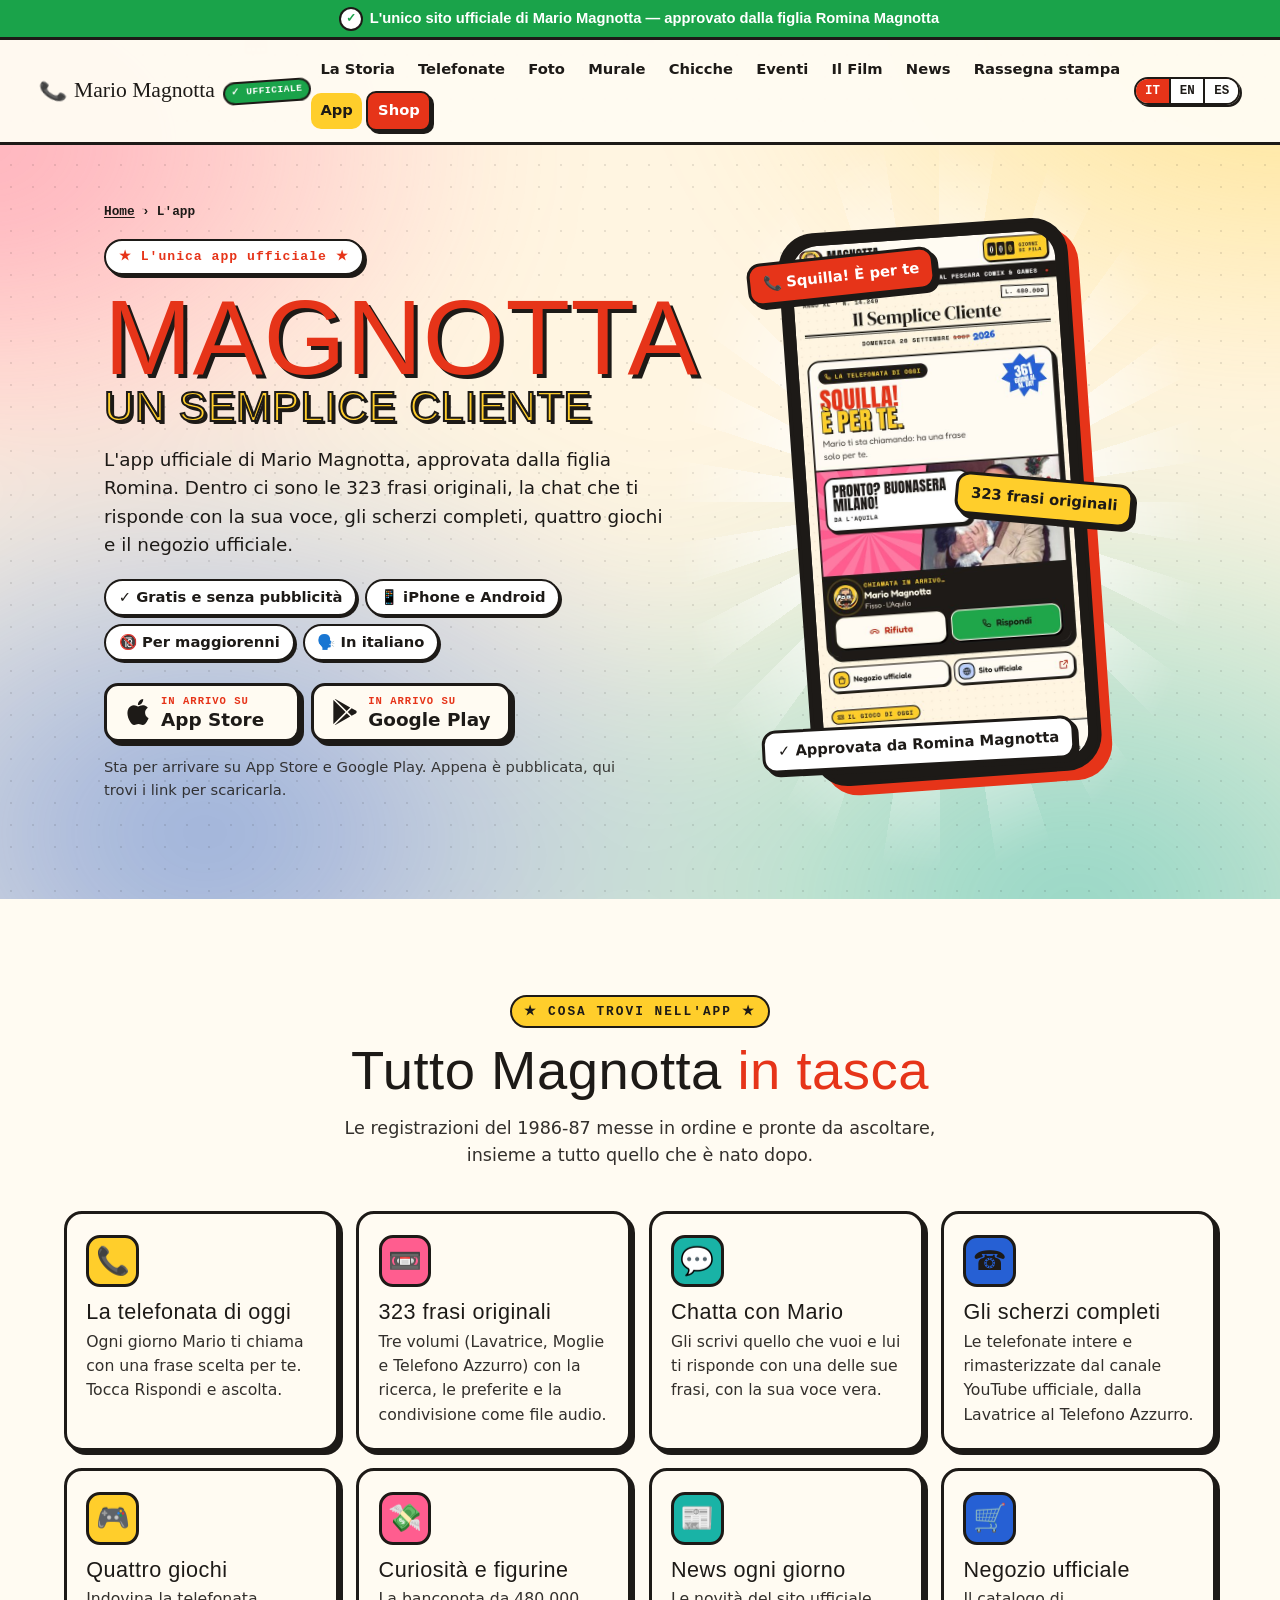
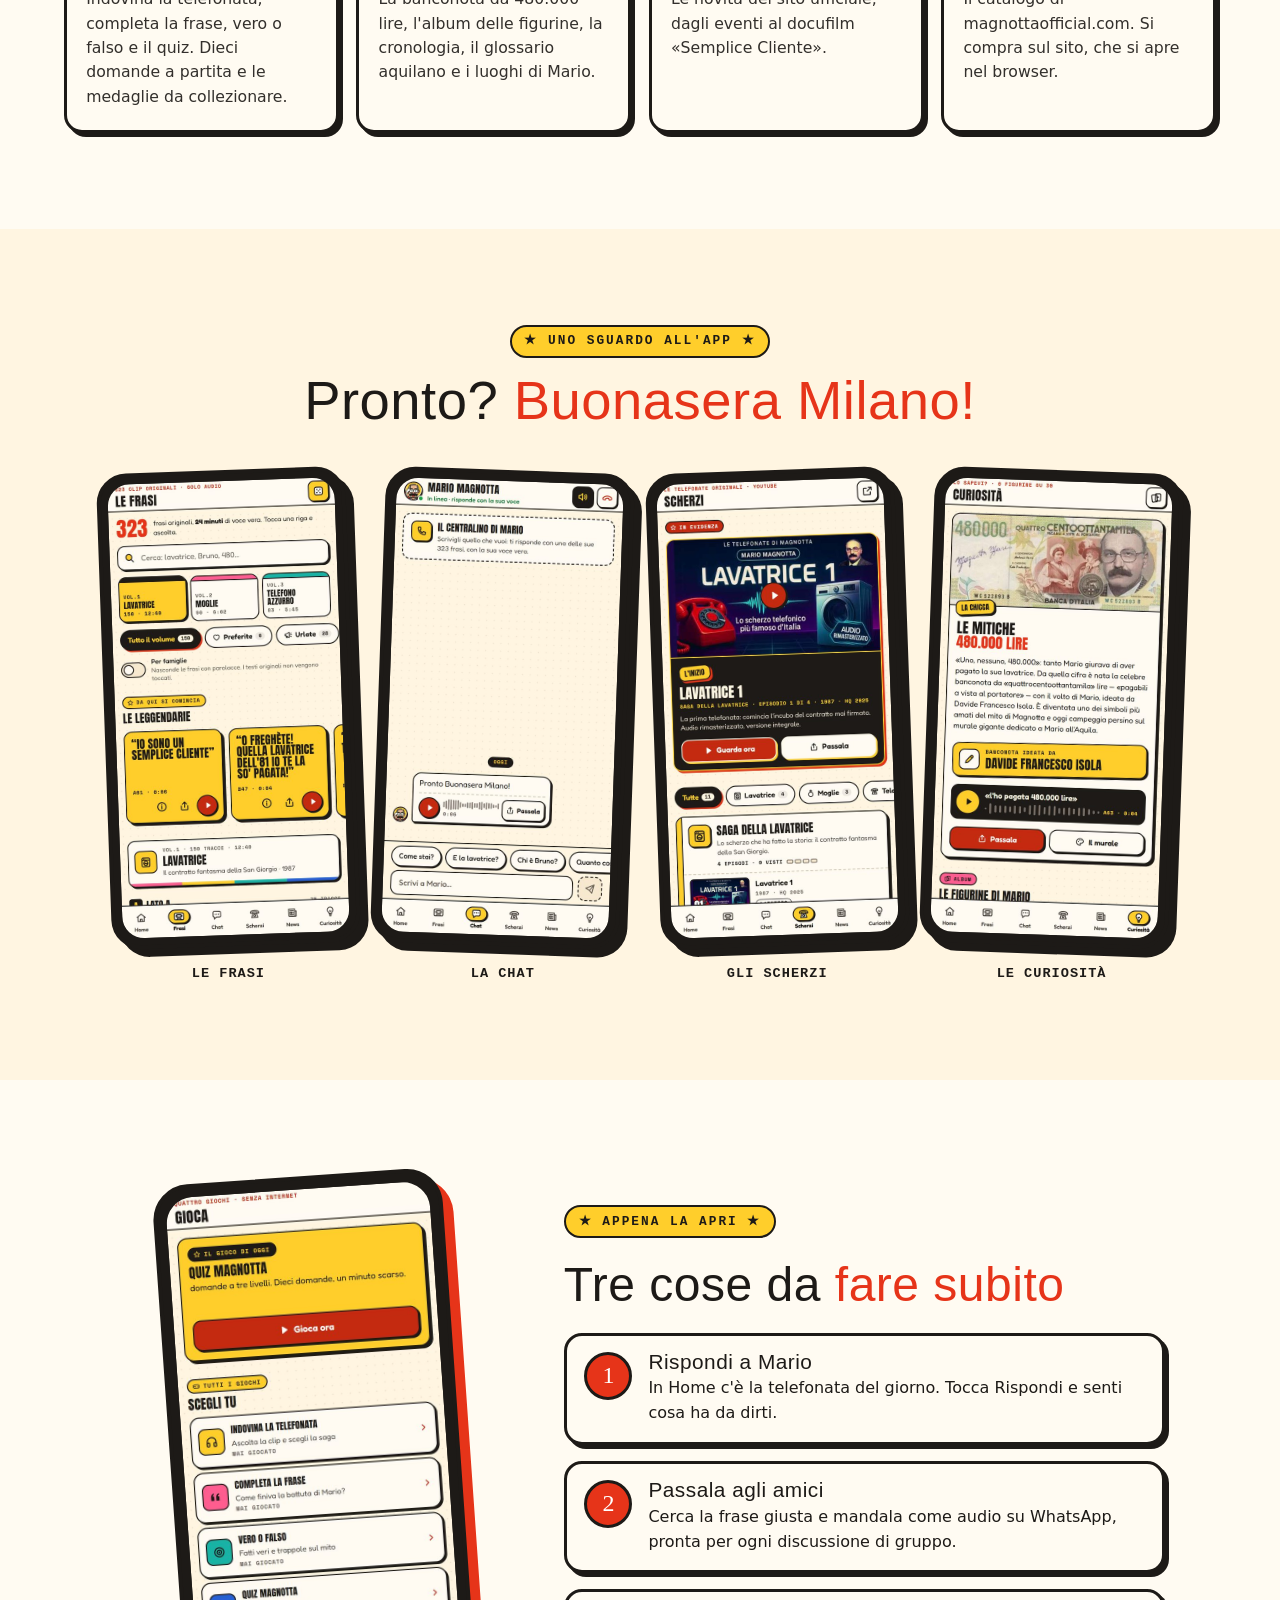
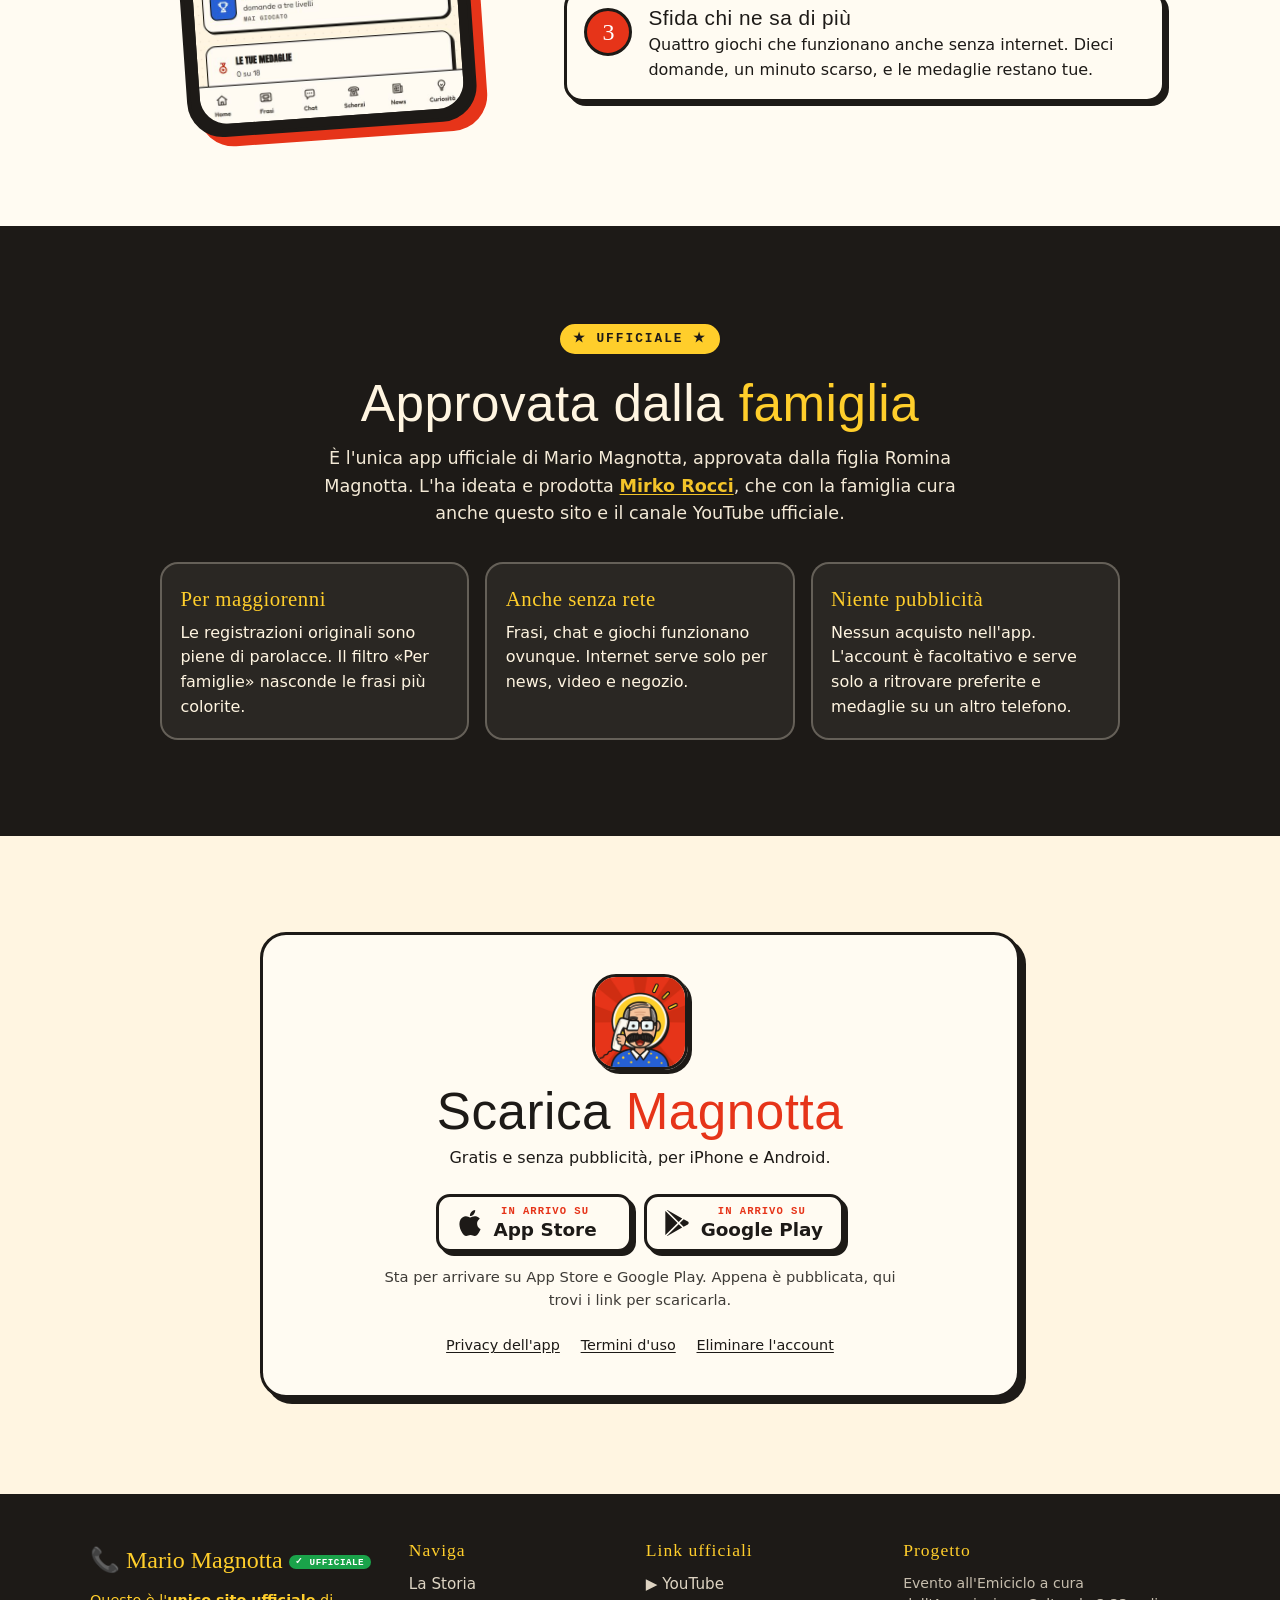
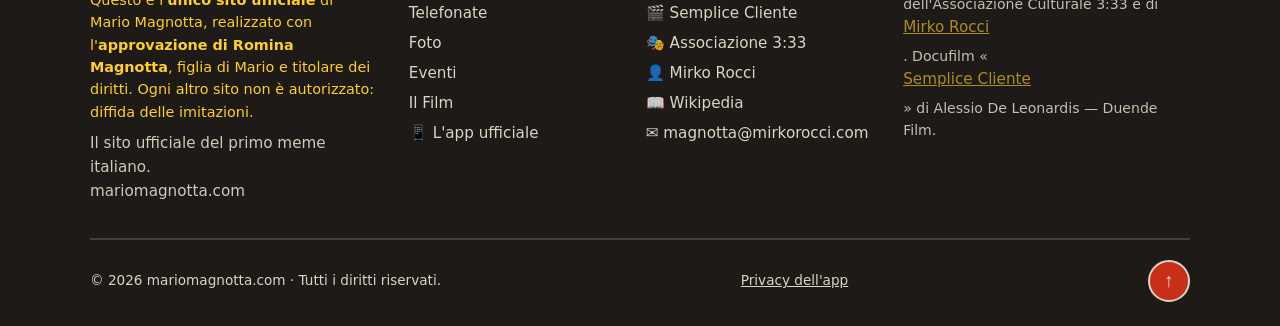
==== app/index.html @ 03b900c2 "App ufficiale Magnotta: pagina dedicata /app/ e fascia in home - app/index.html: pagina dell'app in " ====
<!DOCTYPE html>
<html lang="it">
<head>
<meta charset="UTF-8" />
<meta name="viewport" content="width=device-width, initial-scale=1.0" />
<!-- Sicurezza: come la home, senza YouTube (qui non ci sono video) -->
<meta http-equiv="Content-Security-Policy" content="default-src 'self'; img-src 'self' data:; script-src 'self' https://static.cloudflareinsights.com; style-src 'self' https://fonts.googleapis.com 'unsafe-inline'; font-src 'self' https://fonts.gstatic.com; connect-src 'self' https://cloudflareinsights.com; form-action 'self' mailto:; base-uri 'self'; object-src 'none'" />
<meta name="referrer" content="strict-origin-when-cross-origin" />
<title>App ufficiale Magnotta · Frasi, chat, scherzi e giochi | mariomagnotta.com</title>
<meta name="description" content="«Magnotta, un semplice cliente» è l'unica app ufficiale di Mario Magnotta, approvata da Romina Magnotta. Le 323 frasi originali, la chat con la sua voce, gli scherzi completi, quattro giochi e il negozio ufficiale. In arrivo su App Store e Google Play." />
<meta name="author" content="mariomagnotta.com" />
<meta name="robots" content="index, follow, max-image-preview:large" />
<meta name="theme-color" content="#e63419" />
<link rel="icon" href="/favicon.ico" sizes="32x32" />
<link rel="icon" href="/favicon.svg" type="image/svg+xml" />
<link rel="apple-touch-icon" href="/apple-touch-icon.png" />
<link rel="manifest" href="/site.webmanifest" />
<link rel="canonical" href="https://mariomagnotta.com/app/" />

<!-- Open Graph -->
<meta property="og:site_name" content="Mario Magnotta — L'unico sito ufficiale" />
<meta property="og:title" content="Magnotta, un semplice cliente · L'app ufficiale" />
<meta property="og:description" content="Le 323 frasi originali, la chat con la voce di Mario, gli scherzi completi, quattro giochi e il negozio ufficiale. Approvata da Romina Magnotta." />
<meta property="og:type" content="website" />
<meta property="og:url" content="https://mariomagnotta.com/app/" />
<meta property="og:image" content="https://mariomagnotta.com/assets/img/app/og-app.jpg" />
<meta property="og:image:width" content="1024" />
<meta property="og:image:height" content="500" />
<meta property="og:image:alt" content="Magnotta, un semplice cliente. L'unica app ufficiale, approvata da Romina Magnotta" />
<meta property="og:locale" content="it_IT" />
<meta name="twitter:card" content="summary_large_image" />
<meta name="twitter:title" content="Magnotta, un semplice cliente · L'app ufficiale" />
<meta name="twitter:description" content="Frasi originali, chat con la voce di Mario, scherzi, giochi e negozio ufficiale. Approvata da Romina Magnotta." />
<meta name="twitter:image" content="https://mariomagnotta.com/assets/img/app/og-app.jpg" />

<link rel="preconnect" href="https://fonts.googleapis.com" />
<link rel="preconnect" href="https://fonts.gstatic.com" crossorigin />
<link href="https://fonts.googleapis.com/css2?family=Anton&family=Fredoka:wght@400;500;600;700&family=Space+Mono:wght@400;700&display=swap" rel="stylesheet" />
<link rel="stylesheet" href="/css/style.css?v=20261016" />

<script type="application/ld+json">
{
  "@context":"https://schema.org",
  "@graph":[
    {
      "@type":"BreadcrumbList",
      "itemListElement":[
        {"@type":"ListItem","position":1,"name":"Mario Magnotta","item":"https://mariomagnotta.com/"},
        {"@type":"ListItem","position":2,"name":"L'app ufficiale","item":"https://mariomagnotta.com/app/"}
      ]
    },
    {
      "@type":"MobileApplication",
      "@id":"https://mariomagnotta.com/app/#app",
      "name":"Magnotta - un semplice cliente",
      "alternateName":"App ufficiale di Mario Magnotta",
      "url":"https://mariomagnotta.com/app/",
      "description":"L'unica app ufficiale di Mario Magnotta, approvata dalla figlia Romina Magnotta: 323 frasi originali, chat che risponde con la voce di Mario, scherzi telefonici completi dal canale YouTube ufficiale, quattro giochi offline, curiosità, news e negozio ufficiale. Senza pubblicità, riservata ai maggiorenni.",
      "image":"https://mariomagnotta.com/assets/img/app/icona.png",
      "screenshot":[
        "https://mariomagnotta.com/assets/img/app/home.jpg",
        "https://mariomagnotta.com/assets/img/app/frasi.jpg",
        "https://mariomagnotta.com/assets/img/app/chat.jpg"
      ],
      "applicationCategory":"EntertainmentApplication",
      "operatingSystem":"Android, iOS",
      "inLanguage":"it",
      "contentRating":"18+",
      "offers":{"@type":"Offer","price":"0","priceCurrency":"EUR"},
      "about":{"@id":"https://mariomagnotta.com/#mario"},
      "author":{"@type":"Person","name":"Mirko Rocci","url":"https://mirkorocci.it/"},
      "isPartOf":{"@id":"https://mariomagnotta.com/#website"}
    }
  ]
}
</script>
</head>
<body>

<div class="aurora" aria-hidden="true"></div>
<div class="halftone" aria-hidden="true"></div>
<div class="floaties" aria-hidden="true">
  <span>📞</span><span>📱</span><span>📼</span><span>☎️</span><span>🧺</span><span>⭐</span><span>📞</span><span>📱</span>
</div>
<div id="scroll-progress" aria-hidden="true"></div>

<div class="official-bar">
  <span class="official-check">✓</span>
  <span data-i18n-html="official.bar">Sito ufficiale, l'<strong>unico vero</strong> sito ufficiale di Mario Magnotta</span>
</div>

<header id="navbar">
  <a href="/" class="brand">
    <span class="brand-mark">📞</span>
    <span class="brand-name">Mario&nbsp;Magnotta</span>
    <span class="brand-official" data-i18n="official.badge" title="Sito ufficiale">UFFICIALE</span>
  </a>
  <nav class="nav-links" id="nav-links">
    <a href="/#storia" data-i18n="nav.storia">La Storia</a>
    <a href="/#telefonate" data-i18n="nav.telefonate">Telefonate</a>
    <a href="/#galleria" data-i18n="nav.foto">Foto</a>
    <a href="/#murale" data-i18n="nav.murale">Murale</a>
    <a href="/#chicche" data-i18n="nav.chicche">Chicche</a>
    <a href="/#eventi" data-i18n="nav.eventi">Eventi</a>
    <a href="/#film" data-i18n="nav.film">Il Film</a>
    <a href="/#news" data-i18n="nav.news">News</a>
    <a href="/#rassegna" data-i18n="nav.rassegna">Rassegna stampa</a>
    <a href="/app/" class="active" aria-current="page" data-i18n="nav.app">App</a>
    <a href="/#shop" class="nav-cta" data-i18n="nav.shop">Shop</a>
  </nav>
  <div class="nav-tools">
    <div class="lang-switch" id="lang-switch" role="group" aria-label="Lingua">
      <button data-lang="it" class="active">IT</button>
      <button data-lang="en">EN</button>
      <button data-lang="es">ES</button>
    </div>
    <button id="menu-toggle" class="menu-toggle" aria-label="Menu" aria-expanded="false"><span></span><span></span><span></span></button>
  </div>
</header>
<div class="nav-backdrop" id="nav-backdrop" aria-hidden="true"></div>

<main>

<!-- APERTURA -->
<section class="section app-hero">
  <div class="app-hero-grid">
    <div>
      <nav class="crumbs" aria-label="Percorso"><a href="/" data-i18n="ap.crumbHome">Home</a><span aria-hidden="true">›</span><span aria-current="page" data-i18n="ap.crumbApp">L'app</span></nav>
      <p class="hero-kicker" data-i18n="ap.kicker">★ L'unica app ufficiale ★</p>
      <h1><span class="app-title">MAGNOTTA</span><span class="app-title-sub">un semplice cliente</span></h1>
      <p class="app-lead" data-i18n="ap.lead">L'app ufficiale di Mario Magnotta, approvata dalla figlia Romina. Dentro ci sono le 323 frasi originali, la chat che ti risponde con la sua voce, gli scherzi completi, quattro giochi e il negozio ufficiale.</p>
      <ul class="app-chips">
        <li data-i18n="ap.chip1">✓ Gratis e senza pubblicità</li>
        <li data-i18n="ap.chip2">📱 iPhone e Android</li>
        <li data-i18n="ap.chip3">🔞 Per maggiorenni</li>
        <li data-i18n="ap.chip4">🗣️ In italiano</li>
      </ul>
      <!-- Quando l'app esce: ogni <span class="store-badge soon"> diventa
           <a class="store-badge" href="LINK DELLO STORE" target="_blank" rel="noopener"> e «In arrivo su» diventa «Scarica da» (vedi GUIDA.md) -->
      <div class="app-stores">
        <span class="store-badge soon"><svg viewBox="0 0 24 24" aria-hidden="true"><path d="M12.152 6.896c-.948 0-2.415-1.078-3.96-1.04-2.04.027-3.91 1.183-4.961 3.014-2.117 3.675-.546 9.103 1.519 12.09 1.013 1.454 2.208 3.09 3.792 3.039 1.52-.065 2.09-.987 3.935-.987 1.831 0 2.35.987 3.96.948 1.637-.026 2.676-1.48 3.676-2.948 1.156-1.688 1.636-3.325 1.662-3.415-.039-.013-3.182-1.221-3.22-4.857-.026-3.04 2.48-4.494 2.597-4.559-1.429-2.09-3.623-2.324-4.39-2.376-2-.156-3.675 1.09-4.61 1.09zM15.53 3.83c.843-1.012 1.4-2.427 1.245-3.83-1.207.052-2.662.805-3.532 1.818-.78.896-1.454 2.338-1.273 3.714 1.338.104 2.715-.688 3.559-1.701"/></svg><span><small data-i18n="app.soon">In arrivo su</small><b>App Store</b></span></span>
        <span class="store-badge soon"><svg viewBox="0 0 24 24" aria-hidden="true"><path d="M22.018 13.298l-3.919 2.218-3.515-3.493 3.543-3.521 3.891 2.202a1.49 1.49 0 0 1 0 2.594zM1.337.924a1.486 1.486 0 0 0-.112.568v21.017c0 .217.045.419.124.6l11.155-11.087L1.337.924zm12.207 10.065l3.258-3.238L3.45.195a1.466 1.466 0 0 0-.946-.179l11.04 10.973zm0 2.067l-11 10.933c.298.036.612-.016.906-.183l13.324-7.54-3.23-3.21z"/></svg><span><small data-i18n="app.soon">In arrivo su</small><b>Google Play</b></span></span>
      </div>
      <p class="app-note" data-i18n="ap.note">Sta per arrivare su App Store e Google Play. Appena è pubblicata, qui trovi i link per scaricarla.</p>
    </div>
    <div class="app-visual">
      <figure class="phone phone-tilt"><img src="/assets/img/app/home.jpg" alt="La Home dell'app ufficiale Magnotta con la telefonata di oggi" width="540" height="1080" fetchpriority="high" /></figure>
      <span class="app-float f1" aria-hidden="true" data-i18n="ap.f1">📞 Squilla! È per te</span>
      <span class="app-float f2" aria-hidden="true" data-i18n="ap.f2">323 frasi originali</span>
      <span class="app-float f3" aria-hidden="true" data-i18n="ap.f3">✓ Approvata da Romina Magnotta</span>
    </div>
  </div>
</section>

<!-- COSA C'È DENTRO -->
<section class="section section-cream">
  <div class="section-head">
    <span class="eyebrow" data-i18n="ap.feat.eyebrow">★ Cosa trovi nell'app ★</span>
    <h2 data-i18n-html="app.title">Tutto Magnotta <span class="hl">in tasca</span></h2>
    <p class="section-intro" data-i18n="ap.feat.intro">Le registrazioni del 1986-87 messe in ordine e pronte da ascoltare, insieme a tutto quello che è nato dopo.</p>
  </div>
  <div class="feat-grid">
    <article class="feat"><div class="feat-ico" aria-hidden="true">📞</div><h3 data-i18n="ap.k1t">La telefonata di oggi</h3><p data-i18n="ap.k1d">Ogni giorno Mario ti chiama con una frase scelta per te. Tocca Rispondi e ascolta.</p></article>
    <article class="feat"><div class="feat-ico" aria-hidden="true">📼</div><h3 data-i18n="ap.k2t">323 frasi originali</h3><p data-i18n="ap.k2d">Tre volumi (Lavatrice, Moglie e Telefono Azzurro) con la ricerca, le preferite e la condivisione come file audio.</p></article>
    <article class="feat"><div class="feat-ico" aria-hidden="true">💬</div><h3 data-i18n="ap.k3t">Chatta con Mario</h3><p data-i18n="ap.k3d">Gli scrivi quello che vuoi e lui ti risponde con una delle sue frasi, con la sua voce vera.</p></article>
    <article class="feat"><div class="feat-ico" aria-hidden="true">☎️</div><h3 data-i18n="ap.k4t">Gli scherzi completi</h3><p data-i18n="ap.k4d">Le telefonate intere e rimasterizzate dal canale YouTube ufficiale, dalla Lavatrice al Telefono Azzurro.</p></article>
    <article class="feat"><div class="feat-ico" aria-hidden="true">🎮</div><h3 data-i18n="ap.k5t">Quattro giochi</h3><p data-i18n="ap.k5d">Indovina la telefonata, completa la frase, vero o falso e il quiz. Dieci domande a partita e le medaglie da collezionare.</p></article>
    <article class="feat"><div class="feat-ico" aria-hidden="true">💸</div><h3 data-i18n="ap.k6t">Curiosità e figurine</h3><p data-i18n="ap.k6d">La banconota da 480.000 lire, l'album delle figurine, la cronologia, il glossario aquilano e i luoghi di Mario.</p></article>
    <article class="feat"><div class="feat-ico" aria-hidden="true">📰</div><h3 data-i18n="ap.k7t">News ogni giorno</h3><p data-i18n="ap.k7d">Le novità del sito ufficiale, dagli eventi al docufilm «Semplice Cliente».</p></article>
    <article class="feat"><div class="feat-ico" aria-hidden="true">🛒</div><h3 data-i18n="ap.k8t">Negozio ufficiale</h3><p data-i18n="ap.k8d">Il catalogo di magnottaofficial.com. Si compra sul sito, che si apre nel browser.</p></article>
  </div>
</section>

<!-- SCHERMATE -->
<section class="section">
  <div class="section-head">
    <span class="eyebrow" data-i18n="ap.shots.eyebrow">★ Uno sguardo all'app ★</span>
    <h2>Pronto? <span class="hl">Buonasera Milano!</span></h2>
  </div>
  <div class="shots">
    <figure class="shot"><div class="phone"><img src="/assets/img/app/frasi.jpg" alt="Le frasi: 323 clip originali divise in tre volumi" width="540" height="1080" loading="lazy" decoding="async" /></div><figcaption data-i18n="ap.s1">Le frasi</figcaption></figure>
    <figure class="shot"><div class="phone"><img src="/assets/img/app/chat.jpg" alt="La chat con Mario, che risponde con la sua voce" width="540" height="1080" loading="lazy" decoding="async" /></div><figcaption data-i18n="ap.s2">La chat</figcaption></figure>
    <figure class="shot"><div class="phone"><img src="/assets/img/app/scherzi.jpg" alt="Gli scherzi telefonici completi, a partire da Lavatrice 1" width="540" height="1080" loading="lazy" decoding="async" /></div><figcaption data-i18n="ap.s3">Gli scherzi</figcaption></figure>
    <figure class="shot"><div class="phone"><img src="/assets/img/app/curiosita.jpg" alt="Le curiosità, con la banconota da 480.000 lire" width="540" height="1080" loading="lazy" decoding="async" /></div><figcaption data-i18n="ap.s4">Le curiosità</figcaption></figure>
  </div>
</section>

<!-- TRE COSE DA FARE -->
<section class="section section-cream">
  <div class="app-steps-wrap">
    <div class="app-steps-visual">
      <figure class="phone phone-tilt"><img src="/assets/img/app/gioca.jpg" alt="I quattro giochi dell'app, che funzionano anche senza internet" width="540" height="1080" loading="lazy" decoding="async" /></figure>
    </div>
    <div>
      <span class="eyebrow" data-i18n="ap.steps.eyebrow">★ Appena la apri ★</span>
      <h2 data-i18n-html="ap.steps.title">Tre cose da <span class="hl">fare subito</span></h2>
      <ol class="app-steps">
        <li><b>1</b><div><h3 data-i18n="ap.st1t">Rispondi a Mario</h3><p data-i18n="ap.st1d">In Home c'è la telefonata del giorno. Tocca Rispondi e senti cosa ha da dirti.</p></div></li>
        <li><b>2</b><div><h3 data-i18n="ap.st2t">Passala agli amici</h3><p data-i18n="ap.st2d">Cerca la frase giusta e mandala come audio su WhatsApp, pronta per ogni discussione di gruppo.</p></div></li>
        <li><b>3</b><div><h3 data-i18n="ap.st3t">Sfida chi ne sa di più</h3><p data-i18n="ap.st3d">Quattro giochi che funzionano anche senza internet. Dieci domande, un minuto scarso, e le medaglie restano tue.</p></div></li>
      </ol>
    </div>
  </div>
</section>

<!-- UFFICIALE -->
<section class="section section-film">
  <div class="app-off">
    <span class="eyebrow" data-i18n="ap.off.eyebrow">★ Ufficiale ★</span>
    <h2 data-i18n-html="ap.off.title">Approvata dalla <span class="hl">famiglia</span></h2>
    <p class="section-intro light" data-i18n-html="ap.off.text">È l'unica app ufficiale di Mario Magnotta, approvata dalla figlia Romina Magnotta. L'ha ideata e prodotta <a class="inline-link" href="https://mirkorocci.it" target="_blank" rel="noopener">Mirko Rocci</a>, che con la famiglia cura anche questo sito e il canale YouTube ufficiale.</p>
    <ul class="app-facts">
      <li><strong data-i18n="ap.o1t">Per maggiorenni</strong><span data-i18n="ap.o1d">Le registrazioni originali sono piene di parolacce. Il filtro «Per famiglie» nasconde le frasi più colorite.</span></li>
      <li><strong data-i18n="ap.o2t">Anche senza rete</strong><span data-i18n="ap.o2d">Frasi, chat e giochi funzionano ovunque. Internet serve solo per news, video e negozio.</span></li>
      <li><strong data-i18n="ap.o3t">Niente pubblicità</strong><span data-i18n="ap.o3d">Nessun acquisto nell'app. L'account è facoltativo e serve solo a ritrovare preferite e medaglie su un altro telefono.</span></li>
    </ul>
  </div>
</section>

<!-- SCARICA -->
<section class="section">
  <div class="app-cta">
    <img class="app-cta-ico" src="/assets/img/app/icona.png" alt="L'icona dell'app Magnotta" width="96" height="96" loading="lazy" decoding="async" />
    <h2 data-i18n-html="ap.cta.title">Scarica <span class="hl">Magnotta</span></h2>
    <p data-i18n="ap.cta.text">Gratis e senza pubblicità, per iPhone e Android.</p>
    <div class="app-stores">
      <span class="store-badge soon"><svg viewBox="0 0 24 24" aria-hidden="true"><path d="M12.152 6.896c-.948 0-2.415-1.078-3.96-1.04-2.04.027-3.91 1.183-4.961 3.014-2.117 3.675-.546 9.103 1.519 12.09 1.013 1.454 2.208 3.09 3.792 3.039 1.52-.065 2.09-.987 3.935-.987 1.831 0 2.35.987 3.96.948 1.637-.026 2.676-1.48 3.676-2.948 1.156-1.688 1.636-3.325 1.662-3.415-.039-.013-3.182-1.221-3.22-4.857-.026-3.04 2.48-4.494 2.597-4.559-1.429-2.09-3.623-2.324-4.39-2.376-2-.156-3.675 1.09-4.61 1.09zM15.53 3.83c.843-1.012 1.4-2.427 1.245-3.83-1.207.052-2.662.805-3.532 1.818-.78.896-1.454 2.338-1.273 3.714 1.338.104 2.715-.688 3.559-1.701"/></svg><span><small data-i18n="app.soon">In arrivo su</small><b>App Store</b></span></span>
      <span class="store-badge soon"><svg viewBox="0 0 24 24" aria-hidden="true"><path d="M22.018 13.298l-3.919 2.218-3.515-3.493 3.543-3.521 3.891 2.202a1.49 1.49 0 0 1 0 2.594zM1.337.924a1.486 1.486 0 0 0-.112.568v21.017c0 .217.045.419.124.6l11.155-11.087L1.337.924zm12.207 10.065l3.258-3.238L3.45.195a1.466 1.466 0 0 0-.946-.179l11.04 10.973zm0 2.067l-11 10.933c.298.036.612-.016.906-.183l13.324-7.54-3.23-3.21z"/></svg><span><small data-i18n="app.soon">In arrivo su</small><b>Google Play</b></span></span>
    </div>
    <p class="app-note" data-i18n="ap.note">Sta per arrivare su App Store e Google Play. Appena è pubblicata, qui trovi i link per scaricarla.</p>
    <nav class="app-legal" aria-label="Documenti dell'app">
      <a href="/app/privacy" data-i18n="ap.l1">Privacy dell'app</a>
      <a href="/app/termini" data-i18n="ap.l2">Termini d'uso</a>
      <a href="/app/elimina-account" data-i18n="ap.l3">Eliminare l'account</a>
    </nav>
  </div>
</section>

</main>

<footer id="footer">
  <div class="foot-grid">
    <div class="foot-col">
      <span class="foot-brand">📞 Mario Magnotta <span class="foot-official-badge" data-i18n="official.badge">UFFICIALE</span></span>
      <p class="foot-official-note" data-i18n-html="foot.official"></p>
      <p class="foot-tag" data-i18n-html="foot.tag"></p>
    </div>
    <div class="foot-col">
      <h4 data-i18n="foot.naviga">Naviga</h4>
      <a href="/#storia" data-i18n="nav.storia">La Storia</a>
      <a href="/#telefonate" data-i18n="nav.telefonate">Telefonate</a>
      <a href="/#galleria" data-i18n="nav.foto">Foto</a>
      <a href="/#eventi" data-i18n="nav.eventi">Eventi</a>
      <a href="/#film" data-i18n="nav.film">Il Film</a>
      <a href="/app/" data-i18n="foot.app">📱 L'app ufficiale</a>
    </div>
    <div class="foot-col">
      <h4 data-i18n="foot.link">Link ufficiali</h4>
      <a href="https://www.youtube.com/@MarioMagnotta-aq" target="_blank" rel="noopener">▶ YouTube</a>
      <a href="https://semplicecliente.com" target="_blank" rel="noopener">🎬 Semplice Cliente</a>
      <a href="https://3e33.it" target="_blank" rel="noopener">🎭 Associazione 3:33</a>
      <a href="https://mirkorocci.it" target="_blank" rel="noopener">👤 Mirko Rocci</a>
      <a href="https://it.wikipedia.org/wiki/Mario_Magnotta" target="_blank" rel="noopener">📖 Wikipedia</a>
      <a href="mailto:magnotta@mirkorocci.com">✉️ magnotta@mirkorocci.com</a>
    </div>
    <div class="foot-col">
      <h4 data-i18n="foot.progetto">Progetto</h4>
      <p class="foot-small" data-i18n-html="foot.progettoT"></p>
    </div>
  </div>
  <div class="foot-bottom">
    <span>© <span id="year">2026</span> mariomagnotta.com · <span data-i18n="foot.rights">Tutti i diritti riservati.</span></span>
    <a href="/app/privacy" class="foot-privacy" data-i18n="ap.l1">Privacy dell'app</a>
    <button class="to-top" id="to-top" aria-label="Top">↑</button>
  </div>
</footer>

<script src="/js/data.js?v=20261016"></script>
<script src="/js/app-pagina.js?v=20261016"></script>
</body>
</html>
---- css/style.css ----
/* =========================================================
   MARIO MAGNOTTA v2 — stile pop-art retrò, super animato
   ========================================================= */
:root{
  --cream:#fff5e1;--paper:#fffbf2;--ink:#1d1a17;
  --red:#e63419;--red-dark:#b5240f;--yellow:#ffce2b;
  --teal:#19b3a6;--blue:#2660d4;--pink:#ff5d8f;--purple:#7b4ddb;
  --shadow:6px 6px 0 var(--ink);--shadow-sm:4px 4px 0 var(--ink);--r:18px;
}
*{margin:0;padding:0;box-sizing:border-box}
html{scroll-behavior:smooth;overflow-x:clip}
body{font-family:'Fredoka',system-ui,sans-serif;background:var(--cream);color:var(--ink);overflow-x:clip;line-height:1.55;width:100%}
body.menu-open{overflow:hidden}
h1,h2,h3,h4{font-family:'Anton',Impact,sans-serif;font-weight:400;letter-spacing:.5px;line-height:1}
a{color:inherit;text-decoration:none}
img{max-width:100%;display:block}
[hidden]{display:none!important}
.inline-link{color:var(--red);text-decoration:underline;text-underline-offset:2px;font-weight:600}
.light .inline-link{color:var(--yellow)}

/* animated aurora + halftone */
.aurora{position:fixed;inset:-35%;z-index:-3;pointer-events:none;filter:blur(70px);opacity:.5;
  background:
    radial-gradient(40% 40% at 20% 30%, var(--pink), transparent 60%),
    radial-gradient(45% 45% at 80% 20%, var(--yellow), transparent 60%),
    radial-gradient(50% 50% at 70% 80%, var(--teal), transparent 60%),
    radial-gradient(45% 45% at 30% 75%, var(--blue), transparent 60%);
  /* si muove solo con transform: il livello sfocato viene disegnato una volta e poi spostato dalla GPU.
     Animare background-position obbligava il browser a ridisegnare e risfocare tutto a ogni fotogramma. */
  will-change:transform;animation:aurora 26s ease-in-out infinite alternate}
@keyframes aurora{from{transform:translate3d(-3%,-2%,0) scale(1.02)}to{transform:translate3d(3%,2%,0) scale(1.12)}}
.halftone{position:fixed;inset:0;z-index:-2;pointer-events:none;
  background:radial-gradient(circle, rgba(29,26,23,.10) 1.3px, transparent 1.5px) 0 0/22px 22px}
/* floating emojis */
.floaties{position:fixed;inset:0;z-index:-1;pointer-events:none;overflow:hidden;contain:strict}
.floaties span{position:absolute;font-size:2rem;opacity:.10;animation:rise linear infinite}
.floaties span:nth-child(1){left:6%;animation-duration:19s}
.floaties span:nth-child(2){left:18%;animation-duration:24s;animation-delay:-4s;font-size:2.6rem}
.floaties span:nth-child(3){left:33%;animation-duration:21s;animation-delay:-8s}
.floaties span:nth-child(4){left:48%;animation-duration:26s;animation-delay:-2s;font-size:2.4rem}
.floaties span:nth-child(5){left:62%;animation-duration:18s;animation-delay:-10s}
.floaties span:nth-child(6){left:74%;animation-duration:23s;animation-delay:-6s;font-size:2.8rem}
.floaties span:nth-child(7){left:86%;animation-duration:20s;animation-delay:-12s}
.floaties span:nth-child(8){left:94%;animation-duration:25s;animation-delay:-3s}
@keyframes rise{0%{transform:translateY(110vh) rotate(0)}100%{transform:translateY(-20vh) rotate(360deg)}}

#scroll-progress{position:fixed;top:0;left:0;height:5px;width:100%;background:var(--red);z-index:200;transform:scaleX(0);transform-origin:0 50%;will-change:transform}

/* ticker */
.ticker{position:relative;z-index:60;background:var(--ink);color:var(--yellow);border-bottom:3px solid var(--ink);overflow:hidden;font-family:'Space Mono',monospace;font-weight:700;font-size:.8rem;letter-spacing:1px}
.ticker-track{display:inline-flex;gap:1.2rem;align-items:center;white-space:nowrap;padding:.5rem 0;animation:ticker 30s linear infinite}
.ticker-track span:nth-child(even){color:var(--red)}
@keyframes ticker{from{transform:translateX(0)}to{transform:translateX(-50%)}}

/* FLASH NEWS (nastro con le ultime notizie, generato da NEWS) */
.flash{position:relative;z-index:61;display:flex;align-items:stretch;background:var(--red);color:#fff;border-bottom:3px solid var(--ink);font-family:'Space Mono',monospace;font-weight:700;font-size:.82rem}
.flash-label{flex:none;display:flex;align-items:center;padding:.45rem .9rem;background:var(--yellow);color:var(--ink);border-right:3px solid var(--ink);text-transform:uppercase;letter-spacing:1px;text-decoration:none;white-space:nowrap}
.flash-label:hover,.flash-label:focus-visible{background:#fff}
.flash-viewport{flex:1;min-width:0;overflow:hidden;display:flex;align-items:center;-webkit-mask-image:linear-gradient(90deg,transparent,#000 3%,#000 97%,transparent);mask-image:linear-gradient(90deg,transparent,#000 3%,#000 97%,transparent)}
.flash-track{display:flex;width:max-content;animation:flash var(--flash-dur,45s) linear infinite}
.flash:hover .flash-track,.flash:focus-within .flash-track{animation-play-state:paused}
.flash-group{display:flex;align-items:center;gap:1rem;padding:.45rem 1rem .45rem 0;white-space:nowrap}
.flash-item{color:#fff;text-decoration:none}
a.flash-item:hover,a.flash-item:focus-visible{text-decoration:underline;text-underline-offset:3px}
.flash-item b{color:var(--yellow);margin-right:.25rem}
.flash-hot{font-style:normal;background:var(--yellow);color:var(--ink);border-radius:20px;padding:.05rem .5rem;margin-right:.4rem;letter-spacing:.5px;text-transform:uppercase}
.flash-item.hot b{color:#fff}
.flash-sep{color:var(--ink)}
@keyframes flash{from{transform:translateX(0)}to{transform:translateX(-50%)}}
@media (prefers-reduced-motion:reduce){.flash-track{animation:none}.flash-viewport{overflow-x:auto}.flash-group[aria-hidden]{display:none}}
@media (max-width:600px){.flash{font-size:.74rem}.flash-label{padding:.4rem .6rem}}

/* navbar */
#navbar{position:sticky;top:0;z-index:100;display:flex;align-items:center;justify-content:space-between;padding:.7rem clamp(1rem,4vw,2.5rem);background:rgba(255,251,242,.97);border-bottom:3px solid var(--ink)}
.brand{display:flex;align-items:center;gap:.5rem;font-family:'Anton';font-size:1.35rem}
.brand-mark{font-size:1.3rem;transform:rotate(-12deg);animation:ring 4s ease-in-out infinite}
@keyframes ring{0%,92%,100%{transform:rotate(-12deg)}94%{transform:rotate(8deg)}96%{transform:rotate(-8deg)}98%{transform:rotate(6deg)}}
.nav-links{display:flex;gap:.25rem;align-items:center;flex-wrap:wrap}
.nav-links a{font-weight:600;font-size:.92rem;padding:.4rem .6rem;border-radius:10px;transition:.15s}
.nav-links a:hover,.nav-links a.active{background:var(--yellow)}
.nav-cta{background:var(--red);color:#fff;border:2px solid var(--ink);box-shadow:3px 3px 0 var(--ink)}
.nav-cta:hover{background:var(--red-dark)!important;color:#fff!important;transform:translate(-1px,-1px);box-shadow:4px 4px 0 var(--ink)}
.menu-toggle{display:none;flex-direction:column;gap:5px;background:none;border:none;cursor:pointer;padding:6px}
.menu-toggle span{width:26px;height:3px;background:var(--ink);border-radius:3px;transition:.2s}

/* buttons */
.btn{display:inline-flex;align-items:center;gap:.4rem;font-family:'Fredoka';font-weight:600;padding:.8rem 1.4rem;border-radius:14px;border:3px solid var(--ink);cursor:pointer;font-size:1rem;transition:transform .12s,box-shadow .12s;box-shadow:var(--shadow-sm)}
.btn:hover{transform:translate(-2px,-2px);box-shadow:6px 6px 0 var(--ink)}
.btn:active{transform:translate(2px,2px);box-shadow:2px 2px 0 var(--ink)}
.btn-primary{background:var(--red);color:#fff}
.btn-yt{background:#fff;color:var(--ink)}
.btn-ghost{background:transparent;color:var(--ink)}
.btn-big{font-size:1.12rem;padding:1rem 1.7rem}

/* layout */
.section{padding:clamp(3.5rem,8vw,6rem) clamp(1.1rem,5vw,4rem);position:relative;max-width:1200px;margin:0 auto}
.section-head{text-align:center;margin-bottom:2.6rem}
.eyebrow{display:inline-block;font-family:'Space Mono',monospace;font-weight:700;font-size:.8rem;letter-spacing:2px;text-transform:uppercase;background:var(--yellow);color:var(--ink);padding:.3rem .8rem;border:2px solid var(--ink);border-radius:30px;margin-bottom:1rem}
.section-head h2{font-size:clamp(2rem,6vw,3.4rem)}
.hl{color:var(--red)}.hl-y{color:var(--yellow)}
.section-intro{max-width:660px;margin:1rem auto 0;font-size:1.1rem;opacity:.9}
.light{color:var(--cream)}.section-intro.light{opacity:.95}

/* HERO */
#hero{position:relative;padding:clamp(2.5rem,6vw,5rem) clamp(1.1rem,5vw,4rem) 4rem;max-width:1200px;margin:0 auto}
.hero-inner{display:grid;grid-template-columns:1.1fr .9fr;gap:2.5rem;align-items:center}
.hero-kicker{display:inline-block;font-family:'Space Mono',monospace;font-weight:700;color:var(--red);background:#fff;border:2px solid var(--ink);padding:.35rem .8rem;border-radius:30px;font-size:.82rem;letter-spacing:1px;margin-bottom:1.1rem;box-shadow:3px 3px 0 var(--ink)}
.hero-title{font-size:clamp(3.2rem,12vw,7rem);line-height:.86;margin-bottom:1.1rem}
.hero-title .line{display:block}
.hero-title .line:first-child{color:var(--red);text-shadow:4px 4px 0 var(--ink);animation:wob1 6s ease-in-out infinite}
.hero-title .outline{color:var(--yellow);-webkit-text-stroke:3px var(--ink);text-shadow:var(--shadow)}
@keyframes wob1{0%,100%{transform:translateX(0)}50%{transform:translateX(6px)}}
.hero-sub{font-size:1.2rem;max-width:520px;margin-bottom:1.2rem}
.hero-quote{font-family:'Anton';font-size:clamp(1.1rem,3.5vw,1.7rem);background:var(--yellow);border:3px solid var(--ink);border-radius:14px;padding:.6rem 1rem;display:inline-block;margin-bottom:1.5rem;transform:rotate(-2deg);box-shadow:var(--shadow-sm)}
.hero-cta{display:flex;gap:.7rem;flex-wrap:wrap;margin-bottom:1.5rem}
.hero-badges{display:flex;align-items:center;gap:.7rem;flex-wrap:wrap;font-family:'Space Mono';font-weight:700;font-size:.85rem}
.hero-badges i{width:7px;height:7px;background:var(--red);border-radius:50%;display:inline-block}

/* hero portrait stage (3D + duotone + speech) */
.hero-art{perspective:1000px;display:flex;justify-content:center}
.portrait-stage{position:relative;width:min(360px,80vw);transition:transform .15s ease-out;transform-style:preserve-3d}
.portrait-burst{position:absolute;inset:-12%;border-radius:50%;z-index:-1;
  background:conic-gradient(var(--yellow) 0 10%,var(--red) 0 20%,var(--yellow) 0 30%,var(--red) 0 40%,var(--yellow) 0 50%,var(--red) 0 60%,var(--yellow) 0 70%,var(--red) 0 80%,var(--yellow) 0 90%,var(--red) 0 100%);
  animation:spin 28s linear infinite;opacity:.9}
@keyframes spin{to{transform:rotate(360deg)}}
.portrait-frame{position:relative;border:5px solid var(--ink);border-radius:16px;overflow:hidden;box-shadow:10px 10px 0 var(--ink);background:#000;aspect-ratio:383/500}
.portrait-frame img{width:100%;height:100%;object-fit:cover;filter:contrast(1.08) saturate(1.05);animation:kenburns 14s ease-in-out infinite alternate}
@keyframes kenburns{from{transform:scale(1)}to{transform:scale(1.08)}}
.portrait-duotone{position:absolute;inset:0;mix-blend-mode:color;background:linear-gradient(160deg,rgba(230,52,25,.0),rgba(38,96,212,.0));opacity:0;transition:.4s}
.portrait-stage:hover .portrait-duotone{background:linear-gradient(160deg,rgba(230,52,25,.35),rgba(38,96,212,.35));opacity:1}
.speech{position:absolute;top:-26px;left:-30px;max-width:230px;background:#fff;border:3px solid var(--ink);border-radius:16px;padding:.6rem .9rem;font-family:'Fredoka';font-weight:600;font-size:.95rem;box-shadow:var(--shadow-sm);transition:opacity .25s;transform:rotate(-3deg);z-index:3}
.speech::after{content:"";position:absolute;bottom:-14px;left:30px;border:8px solid transparent;border-top-color:var(--ink)}
.phone-float{position:absolute;bottom:-18px;right:-14px;font-size:3.2rem;animation:float 3s ease-in-out infinite;z-index:3}
@keyframes float{0%,100%{transform:translateY(0) rotate(-8deg)}50%{transform:translateY(-14px) rotate(8deg)}}
.star-burst{position:absolute;top:-10px;right:-18px;background:var(--red);color:#fff;font-family:'Anton';font-size:.95rem;width:84px;height:84px;display:flex;align-items:center;justify-content:center;text-align:center;z-index:3;
  clip-path:polygon(50% 0,61% 18%,82% 12%,76% 33%,98% 38%,80% 52%,95% 70%,72% 68%,67% 90%,50% 76%,33% 90%,28% 68%,5% 70%,20% 52%,2% 38%,24% 33%,18% 12%,39% 18%);
  animation:pulse 1.6s ease-in-out infinite}
@keyframes pulse{0%,100%{transform:scale(1) rotate(-6deg)}50%{transform:scale(1.12) rotate(-6deg)}}
.scroll-hint{display:block;text-align:center;margin-top:2.5rem;font-family:'Space Mono';font-weight:700;animation:bob 1.8s ease-in-out infinite}
@keyframes bob{0%,100%{transform:translateY(0)}50%{transform:translateY(8px)}}

/* STATS */
#stats{background:var(--ink);padding:2.2rem clamp(1rem,5vw,4rem)}
.stats-grid{max-width:1100px;margin:0 auto;display:grid;grid-template-columns:repeat(4,1fr);gap:1.2rem}
.stat{text-align:center;color:var(--cream)}
.stat-num{font-family:'Anton';font-size:clamp(1.8rem,5vw,3rem);color:var(--yellow)}
.stat-label{font-size:.9rem;opacity:.85;font-weight:500}

/* STORIA */
.storia-grid{display:grid;grid-template-columns:1.3fr .7fr;gap:2rem;align-items:start}
.storia-lead p{font-size:1.12rem;margin-bottom:1rem}
.storia-lead .btn{margin-top:.5rem}
.storia-facts{list-style:none;background:#fff;border:3px solid var(--ink);border-radius:var(--r);box-shadow:var(--shadow);overflow:hidden}
.storia-facts li{display:flex;justify-content:space-between;gap:1rem;padding:.85rem 1.1rem;border-bottom:2px solid var(--ink)}
.storia-facts li:last-child{border-bottom:none}
.storia-facts li:nth-child(odd){background:var(--cream)}
.fk{font-family:'Space Mono';font-weight:700;font-size:.78rem;text-transform:uppercase;opacity:.7}
.fv{font-weight:600;text-align:right}

/* TIMELINE */
.timeline-wrap{margin-top:4rem}
.timeline-title{text-align:center;font-size:clamp(1.5rem,4vw,2.2rem);margin-bottom:2rem}
.timeline{position:relative;max-width:760px;margin:0 auto;display:flex;flex-direction:column;gap:1.1rem}
.tl-item{display:grid;grid-template-columns:120px 1fr;gap:1rem;align-items:start;background:#fff;border:3px solid var(--ink);border-radius:14px;padding:1rem 1.2rem;box-shadow:var(--shadow-sm);opacity:0;transform:translateY(20px);transition:.5s}
.tl-item.in{opacity:1;transform:none}
.tl-anno{font-family:'Anton';color:var(--red);font-size:1.2rem}
.tl-item h4{font-size:1.15rem;margin-bottom:.25rem}
.tl-item p{font-size:.98rem}

/* TELEFONATE (dark) */
.section-dark{background:linear-gradient(160deg,var(--blue),var(--purple));max-width:none;color:var(--cream)}
.section-dark > *{max-width:1200px;margin-left:auto;margin-right:auto}
.gruppo{margin-bottom:2.6rem}
.gruppo-head{margin-bottom:1.2rem;opacity:0;transform:translateY(16px);transition:.5s}
.gruppo-head.in{opacity:1;transform:none}
.gruppo-head h3{color:#fff;font-size:1.8rem}
.gruppo-head p{color:var(--cream);opacity:.85;font-size:1rem}
.video-grid{display:grid;grid-template-columns:repeat(auto-fill,minmax(320px,1fr));gap:1.4rem}
.vcard{background:#fff;color:var(--ink);border:3px solid var(--ink);border-radius:var(--r);overflow:hidden;box-shadow:var(--shadow);opacity:0;transform:translateY(24px);transition:.5s}
.vcard.in{opacity:1;transform:none}
.vcard:hover{transform:translateY(-4px)}
.vthumb{position:relative;aspect-ratio:16/9;background:#000;cursor:pointer;overflow:hidden}
.vthumb img{width:100%;height:100%;object-fit:cover;transition:.4s}
.vthumb:hover img{transform:scale(1.06)}
.vthumb iframe{width:100%;height:100%;border:0;display:block}
.vplay{position:absolute;inset:0;display:flex;align-items:center;justify-content:center;background:rgba(0,0,0,.18);transition:.2s}
.vplay:hover{background:rgba(0,0,0,.05)}
.vplay span{width:62px;height:62px;border-radius:50%;background:var(--red);color:#fff;border:3px solid #fff;display:flex;align-items:center;justify-content:center;font-size:1.4rem;box-shadow:3px 3px 0 rgba(0,0,0,.4)}
.vbadge{position:absolute;top:10px;left:10px;background:var(--yellow);color:var(--ink);font-family:'Space Mono';font-weight:700;font-size:.72rem;padding:.25rem .55rem;border:2px solid var(--ink);border-radius:20px}
.vbody{padding:1rem 1.1rem}
.vbody h3{font-size:1.4rem;margin-bottom:.2rem}
.vdate{font-family:'Space Mono';font-size:.75rem;color:var(--red);font-weight:700;margin-bottom:.5rem}
.vbody p{font-size:.95rem;margin-bottom:.8rem}

/* AUDIO BAR */
.audiobar{display:flex;align-items:center;gap:.7rem;background:var(--ink);border-radius:12px;padding:.5rem .6rem;border:2px solid var(--ink)}
.ab-play{flex:none;width:38px;height:38px;border-radius:50%;border:2px solid var(--yellow);background:var(--red);color:#fff;font-size:.9rem;cursor:pointer;display:flex;align-items:center;justify-content:center;transition:.15s}
.ab-play:hover{transform:scale(1.08)}
.audiobar.loading .ab-play{animation:blink 1s linear infinite}
@keyframes blink{50%{opacity:.4}}
.ab-mid{flex:1;min-width:0}
.ab-label{font-family:'Space Mono';font-weight:700;font-size:.68rem;color:var(--yellow);margin-bottom:.3rem;letter-spacing:.5px}
.ab-track{height:8px;background:rgba(255,255,255,.18);border-radius:6px;cursor:pointer;overflow:hidden}
.ab-fill{height:100%;width:0;background:linear-gradient(90deg,var(--yellow),var(--red));border-radius:6px}
.ab-time{flex:none;font-family:'Space Mono';font-weight:700;font-size:.7rem;color:var(--cream);opacity:.85;min-width:42px;text-align:right}

.yt-cta{text-align:center;margin-top:1rem;margin-bottom:1rem}
.speciali-title{text-align:center;color:#fff;font-size:1.8rem;margin:2.5rem 0 1.4rem}
.speciali{display:grid;gap:1.4rem}
.scard{display:grid;grid-template-columns:1.1fr 1fr;gap:1.4rem;align-items:center;background:var(--ink);border:3px solid var(--yellow);border-radius:var(--r);padding:1.2rem}
.scard .vthumb{border-radius:12px;border:3px solid #fff}
.scard-text h3{color:var(--yellow);font-size:1.6rem;margin-bottom:.5rem}
.scard-text p{color:var(--cream);margin-bottom:.8rem}

/* GALLERIA */
.gallery{display:grid;grid-template-columns:repeat(auto-fill,minmax(220px,1fr));gap:1.2rem}
.gal-item{margin:0;position:relative;border:3px solid var(--ink);border-radius:var(--r);overflow:hidden;box-shadow:var(--shadow-sm);cursor:pointer;background:#000;opacity:0;transform:translateY(20px) scale(.96);transition:.5s var(--d,0s)}
.gal-item.in{opacity:1;transform:none}
.gal-item img{width:100%;height:240px;object-fit:cover;transition:.5s;filter:grayscale(.1)}
.gal-item:hover img{transform:scale(1.08);filter:grayscale(0) contrast(1.1)}
.gal-item figcaption{position:absolute;left:0;right:0;bottom:0;padding:.7rem .8rem;font-family:'Space Mono';font-weight:700;font-size:.8rem;color:#fff;background:linear-gradient(transparent,rgba(0,0,0,.8));transform:translateY(8px);opacity:.9}
.gal-item:first-child{grid-column:span 2}
.gal-item:first-child img{height:100%;min-height:240px}

/* LIGHTBOX */
.lightbox{position:fixed;inset:0;z-index:300;background:rgba(10,8,6,.92);display:none;align-items:center;justify-content:center;flex-direction:column;gap:1rem;padding:2rem}
.lightbox.open{display:flex;animation:fade .2s}
@keyframes fade{from{opacity:0}to{opacity:1}}
.lightbox img{max-width:90vw;max-height:80vh;border:4px solid #fff;border-radius:10px}
.lb-cap{color:#fff;font-family:'Space Mono';font-weight:700}
.lb-close{position:absolute;top:1.2rem;right:1.4rem;width:46px;height:46px;border-radius:50%;background:var(--red);color:#fff;border:2px solid #fff;font-size:1.1rem;cursor:pointer}

/* FRASI */
.section-cream{background:var(--paper);max-width:none}
.section-cream > *{max-width:1200px;margin-left:auto;margin-right:auto}
.frasi-grid{display:grid;grid-template-columns:repeat(auto-fill,minmax(260px,1fr));gap:1.3rem}
.frase{background:var(--yellow);border:3px solid var(--ink);border-radius:var(--r);padding:1.6rem 1.3rem;box-shadow:var(--shadow);position:relative;transition:transform .15s}
.frase:hover{transform:rotate(-2deg) scale(1.03)}
.frase:nth-child(3n+2){background:var(--teal);color:#fff}
.frase:nth-child(3n+3){background:var(--pink);color:#fff}
.frase .q{font-family:'Anton';font-size:1.5rem;line-height:1.05;margin-bottom:.6rem}
.frase .n{font-family:'Space Mono';font-size:.8rem;font-weight:700;opacity:.85}
.frase::before{content:'\201C';position:absolute;top:-18px;right:14px;font-family:Georgia,serif;font-size:5rem;opacity:.25}

/* CHICCHE */
.chicche-grid{display:grid;grid-template-columns:repeat(auto-fill,minmax(280px,1fr));gap:1.3rem}
.chicca{background:#fff;border:3px solid var(--ink);border-radius:var(--r);padding:1.4rem;box-shadow:var(--shadow-sm);opacity:0;transform:translateY(20px);transition:.5s}
.chicca.in{opacity:1;transform:none}
.chicca:hover{transform:translateY(-4px) rotate(-1deg)}
.chicca-ico{font-size:2.4rem;margin-bottom:.6rem;display:inline-block;transform:rotate(-6deg)}
.chicca h3{font-size:1.3rem;margin-bottom:.4rem;color:var(--red)}
.chicca p{font-size:.97rem}

/* EVENTI */
.eventi-grid{display:grid;gap:1.6rem}
.evento{display:grid;grid-template-columns:160px 1fr;gap:1.5rem;background:#fff;border:3px solid var(--ink);border-radius:var(--r);overflow:hidden;box-shadow:var(--shadow)}
.ev-date{background:var(--red);color:#fff;display:flex;flex-direction:column;align-items:center;justify-content:center;padding:1.4rem;text-align:center}
.ev-badge{font-family:'Space Mono';font-size:.7rem;font-weight:700;text-transform:uppercase;letter-spacing:1px;margin-bottom:.5rem;background:#fff;color:var(--red);padding:.2rem .5rem;border-radius:20px}
.ev-day{font-family:'Anton';font-size:1.4rem;line-height:1.05}
.ev-body{padding:1.4rem 1.4rem 1.4rem 0}
.ev-body h3{font-size:1.5rem;margin-bottom:.4rem}
.ev-meta{font-family:'Space Mono';font-size:.82rem;font-weight:700;color:var(--blue);margin-bottom:.3rem}
.ev-org{font-weight:600;color:var(--red);margin-bottom:.7rem}
.ev-body p{font-size:1rem}

/* FILM */
.section-film{background:var(--ink);max-width:none}
.film-wrap{max-width:1100px;margin:0 auto;display:grid;grid-template-columns:.75fr 1.25fr;gap:2.5rem;align-items:center}
.film-poster{position:relative;display:block;border:5px solid var(--yellow);border-radius:var(--r);overflow:hidden;box-shadow:10px 10px 0 var(--red);transform:rotate(-2deg);transition:.25s}
.film-poster:hover{transform:rotate(0) scale(1.02)}
.film-poster img{width:100%;display:block}
.film-poster-cta{position:absolute;left:0;right:0;bottom:0;text-align:center;padding:.7rem;font-family:'Space Mono';font-weight:700;font-size:.85rem;color:#fff;background:linear-gradient(transparent,rgba(0,0,0,.85))}
.film-text h2{font-size:clamp(2rem,5vw,3rem);margin:.4rem 0 1rem}
.film-text p{margin-bottom:1rem;font-size:1.08rem}
.film-facts{list-style:none;margin:1.4rem 0;display:grid;gap:.6rem}
.film-facts li{display:flex;align-items:center;gap:.7rem;color:var(--cream);font-weight:500}
.film-facts li span{font-size:1.2rem}

/* NEWS */
.news-grid{display:grid;grid-template-columns:repeat(auto-fill,minmax(300px,1fr));gap:1.3rem}
.newscard{background:#fff;border:3px solid var(--ink);border-radius:var(--r);padding:1.3rem;box-shadow:var(--shadow-sm);opacity:0;transform:translateY(20px);transition:.5s}
.newscard.in{opacity:1;transform:none}
.newscard:hover{transform:translateY(-4px)}
.news-top{display:flex;justify-content:space-between;align-items:center;margin-bottom:.7rem}
.news-tags{display:flex;align-items:center;gap:.4rem;flex-wrap:wrap}
.news-hot{background:var(--red);color:#fff;font-family:'Space Mono';font-weight:700;font-size:.72rem;padding:.2rem .6rem;border:2px solid var(--ink);border-radius:20px;text-transform:uppercase}
.newscard.hot{border-color:var(--red);box-shadow:6px 6px 0 var(--red)}
.news-tag{background:var(--teal);color:#fff;font-family:'Space Mono';font-weight:700;font-size:.72rem;padding:.2rem .6rem;border:2px solid var(--ink);border-radius:20px}
.news-date{font-family:'Space Mono';font-size:.78rem;font-weight:700;opacity:.6}
.newscard h3{font-size:1.3rem;margin-bottom:.4rem}
.newscard p{font-size:.97rem}

/* SHOP */
.section-shop{text-align:center}
.shop-wrap{max-width:920px;margin:0 auto}
.shop-mock{display:grid;grid-template-columns:repeat(4,1fr);gap:1rem;margin:2.2rem 0}
.prod-price{display:block;font-family:'Space Mono',monospace;font-weight:700;color:var(--red);font-size:1rem;margin-bottom:.55rem}
.prod{background:#fff;border:3px solid var(--ink);border-radius:var(--r);padding:.8rem .8rem 1rem;box-shadow:var(--shadow-sm);position:relative;transition:transform .15s;color:var(--ink)}
.prod:hover{transform:translateY(-6px)}
.prod-img{display:block;width:100%;height:auto;aspect-ratio:1;object-fit:cover;border:2px solid var(--ink);border-radius:12px;margin-bottom:.7rem;background:#fff}
.prod-name{display:block;font-weight:600;font-size:.9rem;line-height:1.3;margin-bottom:.35rem;min-height:2.6em}
a.prod{display:block;text-decoration:none}
.prod-go{font-family:'Space Mono';font-weight:700;font-size:.72rem;background:var(--yellow);border:2px solid var(--ink);padding:.15rem .55rem;border-radius:20px;display:inline-block}
.shop-cta{margin-top:1.6rem}
.shop-disclaimer{max-width:640px;margin:1.1rem auto 0;font-size:.8rem;line-height:1.45;opacity:.8}

/* FOOTER */
#footer{background:var(--ink);color:var(--cream);padding:3rem clamp(1.1rem,5vw,4rem) 1.5rem}
.foot-grid{max-width:1100px;margin:0 auto;display:grid;grid-template-columns:1.4fr 1fr 1.1fr 1.4fr;gap:2rem}
.foot-brand{font-family:'Anton';font-size:1.5rem;color:var(--yellow)}
.foot-tag{margin-top:.6rem;opacity:.8;font-size:.95rem}
.foot-col h4{font-family:'Anton';color:var(--yellow);margin-bottom:.8rem;font-size:1.1rem;letter-spacing:1px}
.foot-col a{display:block;opacity:.85;margin-bottom:.4rem;transition:.15s;font-size:.95rem}
.foot-col a:hover{opacity:1;color:var(--yellow);transform:translateX(3px)}
.foot-small{opacity:.75;font-size:.88rem}
.foot-small a{color:var(--yellow);text-decoration:underline}
.foot-bottom{max-width:1100px;margin:2.2rem auto 0;padding-top:1.2rem;border-top:2px solid rgba(255,245,225,.2);display:flex;align-items:center;justify-content:space-between;gap:1rem;flex-wrap:wrap;font-size:.85rem;opacity:.85}
.foot-quote{font-family:'Anton';color:var(--yellow)}
.to-top{background:var(--red);color:#fff;border:2px solid var(--cream);width:42px;height:42px;border-radius:50%;cursor:pointer;font-size:1.2rem;transition:.15s}
.to-top:hover{transform:translateY(-4px)}

.reveal-init{opacity:0;transform:translateY(24px)}
.reveal-in{opacity:1;transform:none;transition:.6s}

/* RESPONSIVE */
@media(max-width:920px){
  /* off-canvas con TRANSFORM (non crea overflow orizzontale) */
  .nav-links{position:fixed;top:0;right:0;height:100dvh;width:min(82vw,320px);
    flex-direction:column;align-items:flex-start;gap:.3rem;background:var(--paper);
    border-left:3px solid var(--ink);padding:5.5rem 1.5rem 2rem;
    transform:translateX(100%);transition:transform .28s ease;z-index:95;
    overflow-y:auto;-webkit-overflow-scrolling:touch;will-change:transform}
  .nav-links.open{transform:translateX(0);box-shadow:-10px 0 40px rgba(0,0,0,.25)}
  .nav-links a{width:100%;font-size:1.08rem;padding:.7rem .6rem}
  .nav-backdrop{position:fixed;inset:0;background:rgba(15,12,10,.45);opacity:0;visibility:hidden;
    transition:opacity .28s;z-index:92}
  body.menu-open .nav-backdrop{opacity:1;visibility:visible}
  .menu-toggle{display:flex;z-index:100}
  .menu-toggle.open span:nth-child(1){transform:translateY(8px) rotate(45deg)}
  .menu-toggle.open span:nth-child(2){opacity:0}
  .menu-toggle.open span:nth-child(3){transform:translateY(-8px) rotate(-45deg)}
  .hero-inner{grid-template-columns:1fr;gap:2rem}
  .hero-art{order:-1}
  .stats-grid{grid-template-columns:repeat(2,1fr);gap:1.5rem}
  .storia-grid{grid-template-columns:1fr}
  .scard{grid-template-columns:1fr}
  .film-wrap{grid-template-columns:1fr;gap:1.8rem}
  .film-poster{max-width:340px;margin:0 auto}
  .shop-mock{grid-template-columns:repeat(2,1fr)}
  .foot-grid{grid-template-columns:1fr 1fr}
  .evento{grid-template-columns:1fr}
  .ev-date{flex-direction:row;gap:1rem;justify-content:center}
  .ev-body{padding:1.2rem}
  .tl-item{grid-template-columns:90px 1fr}
  .gal-item:first-child{grid-column:span 1}
}
@media(max-width:480px){
  .foot-grid{grid-template-columns:1fr}
  .shop-mock{grid-template-columns:1fr 1fr}
  .hero-cta .btn{width:100%;justify-content:center}
  .speech{left:0;top:-20px;max-width:180px}
}
@media(prefers-reduced-motion:reduce){*{animation:none!important;transition:none!important}}

/* =========================================================
   v2.1 ADD-ONS — lang switch, cookie, privacy, news links
   ========================================================= */
.nav-tools{display:flex;align-items:center;gap:.6rem}
.lang-switch{display:inline-flex;border:2px solid var(--ink);border-radius:30px;overflow:hidden;box-shadow:2px 2px 0 var(--ink)}
.lang-switch button{font-family:'Space Mono',monospace;font-weight:700;font-size:.78rem;padding:.32rem .55rem;background:#fff;color:var(--ink);border:none;cursor:pointer;transition:.15s;border-right:2px solid var(--ink)}
.lang-switch button:last-child{border-right:none}
.lang-switch button:hover{background:var(--yellow)}
.lang-switch button.active{background:var(--red);color:#fff}

/* small buttons */
.btn-sm{padding:.55rem 1rem;font-size:.9rem;border-radius:11px;box-shadow:3px 3px 0 var(--ink)}
.btn-xs{padding:.35rem .7rem;font-size:.8rem;border-radius:9px;border-width:2px;box-shadow:2px 2px 0 var(--ink)}

/* gallery credit */
.gal-credit{text-align:center;margin-top:1.4rem;font-family:'Space Mono',monospace;font-size:.78rem;opacity:.6}

/* news / event clickable */
a.newscard{display:block;color:inherit;cursor:pointer}
.news-link,.ev-link{display:inline-block;margin-top:.7rem;font-family:'Space Mono',monospace;font-weight:700;font-size:.8rem;color:var(--red)}
a.newscard:hover .news-link{text-decoration:underline}
.ev-link{color:var(--blue)}
.ev-link:hover{text-decoration:underline}

/* consent overlay over video thumb */
.consent-overlay{position:absolute;inset:0;background:rgba(15,12,30,.92);color:#fff;display:flex;flex-direction:column;align-items:center;justify-content:center;gap:.6rem;text-align:center;padding:1rem;z-index:4}
.consent-overlay p{font-size:.9rem;max-width:90%}
.consent-overlay .cv-yt{font-family:'Space Mono',monospace;font-weight:700;font-size:.78rem;color:var(--yellow);text-decoration:underline}

/* audio bar consent prompt */
.ab-consent{display:flex;align-items:center;gap:.6rem;width:100%;margin-top:.4rem;padding-top:.4rem;border-top:1px dashed rgba(255,255,255,.25)}
.ab-consent span{font-size:.72rem;color:var(--cream);opacity:.9;flex:1}
.audiobar.need-consent{flex-wrap:wrap}

/* COOKIE BANNER */
.cookie-banner{position:fixed;left:50%;bottom:18px;transform:translateX(-50%);width:min(680px,94vw);background:var(--paper);border:3px solid var(--ink);border-radius:16px;box-shadow:8px 8px 0 var(--ink);z-index:250;padding:1.1rem 1.2rem;animation:cookiein .4s ease}
@keyframes cookiein{from{transform:translate(-50%,20px);opacity:0}to{transform:translate(-50%,0);opacity:1}}
.cookie-inner{display:grid;gap:.6rem}
.cookie-title{font-family:'Anton';font-size:1.2rem;letter-spacing:1px}
.cookie-inner p{font-size:.92rem}
.cookie-actions{display:flex;gap:.6rem;justify-content:flex-end;flex-wrap:wrap}

/* PRIVACY MODAL */
.privacy-modal{position:fixed;inset:0;z-index:300;background:rgba(10,8,6,.85);display:flex;align-items:center;justify-content:center;padding:1.5rem;animation:fade .2s}
.privacy-card{background:var(--paper);border:3px solid var(--ink);border-radius:18px;box-shadow:10px 10px 0 var(--ink);max-width:640px;width:100%;max-height:86vh;overflow:auto;padding:1.8rem;position:relative}
.privacy-card h3{font-size:1.7rem;margin-bottom:1rem;color:var(--red)}
.privacy-body{font-size:.95rem}
.privacy-body p{margin-bottom:.8rem}
.privacy-body code{background:var(--cream);padding:.05rem .3rem;border-radius:4px;font-family:'Space Mono',monospace;font-size:.85em}
.privacy-x{position:absolute;top:1rem;right:1rem;width:40px;height:40px;border-radius:50%;background:var(--red);color:#fff;border:2px solid var(--ink);cursor:pointer;font-size:1rem}
.foot-privacy{cursor:pointer;text-decoration:underline}

@media(max-width:920px){
  .nav-tools{gap:.4rem}
  .lang-switch{order:-1}
}

/* event video */
.ev-video{margin-top:1rem;max-width:420px}
.ev-video .vthumb{border-radius:12px;border:3px solid var(--ink);box-shadow:var(--shadow-sm);aspect-ratio:16/9;position:relative;overflow:hidden;cursor:pointer;background:#000}
.ev-video .vthumb img{width:100%;height:100%;object-fit:cover}
.ev-video .vthumb iframe{width:100%;height:100%;border:0;display:block}
.ev-vlabel{display:inline-block;margin-top:.5rem;font-family:'Space Mono',monospace;font-weight:700;font-size:.8rem;color:var(--red)}
.ev-vlabel:hover{text-decoration:underline}

/* RASSEGNA STAMPA */
.press-list{list-style:none;max-width:900px;margin:0 auto;display:flex;flex-direction:column;gap:.7rem}
.press-item a{display:grid;grid-template-columns:108px 1fr auto;align-items:center;gap:1rem;background:#fff;border:3px solid var(--ink);border-radius:14px;padding:.85rem 1.1rem;box-shadow:var(--shadow-sm);transition:transform .14s,box-shadow .14s;color:inherit}
.press-item a:hover{transform:translate(-2px,-2px);box-shadow:6px 6px 0 var(--ink)}
.press-date{font-family:'Space Mono',monospace;font-weight:700;font-size:.78rem;color:var(--red);text-align:center}
.press-main{display:flex;flex-direction:column;gap:.15rem;min-width:0}
.press-outlet{font-family:'Anton';letter-spacing:.5px;font-size:1rem;color:var(--ink)}
.press-title{font-size:.96rem;font-weight:500}
.press-open{font-family:'Space Mono',monospace;font-weight:700;font-size:.78rem;color:var(--blue);white-space:nowrap}
@media(max-width:620px){
  .press-item a{grid-template-columns:1fr;gap:.3rem;text-align:left}
  .press-date{text-align:left}
  .press-open{justify-self:start}
}

/* ============ v4 ADD-ONS ============ */

/* MURALE */
.murale-wrap{display:grid;grid-template-columns:1.3fr .9fr;gap:2rem;align-items:center;max-width:1100px;margin:0 auto}
.murale-img{display:block;border:4px solid var(--ink);border-radius:var(--r);overflow:hidden;box-shadow:8px 8px 0 var(--red);transition:.2s}
.murale-img:hover{transform:translate(-2px,-2px);box-shadow:10px 10px 0 var(--red)}
.murale-img img{width:100%;display:block}
.murale-text p{font-size:1.08rem;margin-bottom:.9rem}
.murale-credit{font-family:'Space Mono',monospace;font-size:.78rem;opacity:.65}
@media(max-width:820px){.murale-wrap{grid-template-columns:1fr}}

/* EVIDENZA (articoli nazionali) */
.evidenza-title{text-align:center;font-size:1.5rem;margin:0 0 1.2rem;color:var(--red)}
.evidenza-grid{display:grid;grid-template-columns:repeat(3,1fr);gap:1.2rem;max-width:1100px;margin:0 auto 2.2rem}
.evidenza-card{display:flex;flex-direction:column;gap:.5rem;background:var(--ink);color:var(--cream);border:3px solid var(--yellow);border-radius:var(--r);padding:1.4rem;box-shadow:6px 6px 0 var(--red);transition:transform .15s,box-shadow .15s;opacity:0;transform:translateY(20px)}
.evidenza-card.in{opacity:1;transform:none}
.evidenza-card:hover{transform:translate(-3px,-3px);box-shadow:9px 9px 0 var(--red)}
.evid-outlet{font-family:'Anton';letter-spacing:.5px;font-size:1.25rem;color:var(--yellow)}
.evidenza-card h3{font-size:1.15rem;line-height:1.1}
.evidenza-card p{font-size:.92rem;opacity:.9;flex:1}
.evid-open{font-family:'Space Mono',monospace;font-weight:700;font-size:.78rem;color:var(--yellow)}
@media(max-width:820px){.evidenza-grid{grid-template-columns:1fr}}

/* ROMINA / eventi esclusivi */
.section-romina{background:linear-gradient(160deg,var(--purple),var(--pink));max-width:none;text-align:center}
.romina-wrap{max-width:760px;margin:0 auto;color:#fff}
.romina-wrap .eyebrow{background:var(--yellow)}
.romina-wrap h2{font-size:clamp(1.8rem,5vw,3rem);margin:.4rem 0 1rem;color:#fff}
.romina-wrap .hl{color:var(--yellow)}
.romina-wrap .section-intro{color:#fff;opacity:.96;margin-bottom:1.6rem}

/* FILM trailer + cta row */
.film-cta-row{display:flex;gap:.7rem;flex-wrap:wrap;margin-top:.4rem}
.film-trailer{margin-top:1.3rem}
.film-trailer iframe{width:100%;aspect-ratio:16/9;border:3px solid var(--yellow);border-radius:12px;display:block}
.trailer-consent{background:var(--ink);border:3px solid var(--yellow);border-radius:12px;padding:1.2rem;text-align:center;color:var(--cream)}
.trailer-consent p{margin-bottom:.7rem}
.trailer-consent .cv-yt{display:inline-block;margin-left:.6rem;font-family:'Space Mono',monospace;font-weight:700;font-size:.8rem;color:var(--yellow)}

/* SHOP coming soon */

/* ============ v5 — SITO UFFICIALE (emphasis) ============ */
:root{ --green:#1aa34a; }

/* barra in cima */
.official-bar{
  position:relative;z-index:70;display:flex;align-items:center;justify-content:center;gap:.55rem;
  background:var(--green);color:#fff;font-family:'Fredoka',sans-serif;font-weight:600;
  font-size:.92rem;text-align:center;padding:.45rem 1rem;border-bottom:3px solid var(--ink);
}
.official-bar strong{font-weight:700}
.official-check{
  flex:none;width:20px;height:20px;border-radius:50%;background:#fff;color:var(--green);
  display:inline-flex;align-items:center;justify-content:center;font-weight:700;font-size:.78rem;
  box-shadow:0 0 0 2px var(--ink);
}

/* badge endorsement nell'hero */
.hero-endorse{display:inline-flex;align-items:center;gap:.45rem;margin-top:1rem;
  background:#fff;border:2px solid var(--ink);border-radius:30px;padding:.35rem .9rem;
  font-weight:600;font-size:.9rem;box-shadow:3px 3px 0 var(--ink)}
.endorse-check{flex:none;width:20px;height:20px;border-radius:50%;background:var(--green);color:#fff;
  display:inline-flex;align-items:center;justify-content:center;font-weight:700;font-size:.72rem}

/* badge UFFICIALE nel brand (navbar) */
.brand{position:relative}
.brand-official{
  font-family:'Space Mono',monospace;font-weight:700;font-size:.6rem;letter-spacing:.5px;
  background:var(--green);color:#fff;padding:.12rem .4rem;border-radius:20px;border:2px solid var(--ink);
  transform:rotate(-4deg);white-space:nowrap;
}
.brand-official::before{content:"✓ "}

/* timbro rettangolare "approvato" — testo orizzontale leggibile */
.official-seal{
  position:absolute;top:-16px;right:-6px;width:172px;z-index:4;
  background:#fff;border:3px solid var(--green);border-radius:12px;
  box-shadow:4px 4px 0 var(--ink);padding:.5rem .6rem;text-align:center;
  transform:rotate(-5deg);animation:sealpop 3.2s ease-in-out infinite;
}
@keyframes sealpop{0%,100%{transform:rotate(-5deg) scale(1)}50%{transform:rotate(-5deg) scale(1.04)}}
.seal-top{display:flex;align-items:center;justify-content:center;gap:.3rem;
  font-family:'Anton',sans-serif;font-size:1.05rem;letter-spacing:1px;color:var(--green);line-height:1}
.seal-check{display:inline-flex;align-items:center;justify-content:center;width:18px;height:18px;border-radius:50%;background:var(--green);color:#fff;font-size:.72rem;font-family:'Fredoka',sans-serif;font-weight:700}
.seal-text{display:block;margin-top:.2rem;font-family:'Fredoka',sans-serif;font-weight:600;font-size:.74rem;line-height:1.1;color:var(--ink)}

/* footer */
.foot-official-badge{
  font-family:'Space Mono',monospace;font-weight:700;font-size:.58rem;letter-spacing:.5px;
  background:var(--green);color:#fff;padding:.1rem .4rem;border-radius:20px;vertical-align:middle;
}
.foot-official-badge::before{content:"✓ "}
.foot-official-note{margin:.6rem 0 .4rem;font-size:.9rem;color:var(--yellow)}

@media(max-width:620px){
  .official-bar{font-size:.78rem;padding:.4rem .6rem}
  .brand-official{display:none}
  .official-seal{width:150px;height:auto;top:-12px;right:0}
  .seal-top{font-size:.95rem}
  .seal-text{font-size:.68rem}
}

@media(max-width:600px){
  /* COOKIE BANNER ancorato ai bordi: niente più tagli */
  .cookie-banner{left:10px;right:10px;bottom:10px;transform:none;width:auto;
    max-height:82vh;overflow-y:auto;padding:1rem}
  .cookie-inner p{font-size:.88rem}
  .cookie-actions{justify-content:stretch}
  .cookie-actions .btn{flex:1 1 auto;justify-content:center;text-align:center}
  .privacy-card{padding:1.3rem;max-height:90vh}
  .phone-float{right:2px}
  .star-burst{right:2px}
}

/* ============ CHATBOT «Chatta con Mario» ============ */
.chat-launcher{
  position:fixed;right:16px;bottom:16px;z-index:240;
  display:flex;align-items:center;gap:.5rem;cursor:pointer;
  background:var(--red);color:#fff;border:3px solid var(--ink);border-radius:40px;
  padding:.65rem 1.1rem;font-family:'Fredoka',sans-serif;font-weight:700;font-size:.95rem;
  box-shadow:4px 4px 0 var(--ink);transition:transform .15s,box-shadow .15s;
  animation:chatring 5s ease-in-out infinite;
}
.chat-launcher:hover{transform:translate(-2px,-2px);box-shadow:6px 6px 0 var(--ink)}
.chat-launcher.hidden{display:none}
.cl-icon{font-size:1.25rem}
@keyframes chatring{0%,90%,100%{rotate:0deg}92%{rotate:6deg}94%{rotate:-6deg}96%{rotate:4deg}98%{rotate:-4deg}}

.chat-panel{
  position:fixed;right:16px;bottom:16px;z-index:245;
  width:min(360px,calc(100vw - 20px));height:min(480px,calc(100dvh - 90px));
  display:flex;flex-direction:column;background:var(--paper);
  border:3px solid var(--ink);border-radius:18px;box-shadow:8px 8px 0 var(--ink);
  overflow:hidden;animation:chatin .25s ease;
}
@keyframes chatin{from{transform:translateY(16px);opacity:0}to{transform:none;opacity:1}}
.chat-head{display:flex;align-items:center;gap:.6rem;background:var(--red);color:#fff;
  padding:.6rem .8rem;border-bottom:3px solid var(--ink)}
.chat-avatar{width:40px;height:40px;border-radius:50%;overflow:hidden;border:2px solid #fff;flex:none}
.chat-avatar img{width:100%;height:100%;object-fit:cover}
.chat-head-txt{flex:1;min-width:0;line-height:1.15}
.chat-head-txt strong{font-family:'Anton',sans-serif;letter-spacing:.5px;font-size:1rem;display:block}
.chat-head-txt small{font-size:.66rem;opacity:.92;display:block}
.chat-trash{flex:none;width:30px;height:30px;border-radius:50%;background:#fff;color:var(--red);
  border:2px solid var(--ink);cursor:pointer;font-size:.85rem}
.chat-close{flex:none;width:30px;height:30px;border-radius:50%;background:#fff;color:var(--red);
  border:2px solid var(--ink);cursor:pointer;font-weight:700}
.chat-body{flex:1;overflow-y:auto;padding:.8rem;display:flex;flex-direction:column;gap:.5rem;
  background:radial-gradient(circle, rgba(29,26,23,.06) 1.2px, transparent 1.4px) 0 0/18px 18px, var(--cream)}
.chat-msg{max-width:84%;padding:.5rem .75rem;border:2px solid var(--ink);border-radius:14px;
  font-size:.92rem;line-height:1.35;box-shadow:2px 2px 0 var(--ink);animation:msgin .18s ease}
@keyframes msgin{from{transform:translateY(6px);opacity:0}to{transform:none;opacity:1}}
.chat-msg.user{align-self:flex-end;background:var(--yellow);border-bottom-right-radius:4px}
.chat-msg.mario{align-self:flex-start;background:#fff;border-bottom-left-radius:4px;
  display:flex;align-items:flex-start;gap:.5rem}
.chat-msg.mario.speaking{border-color:var(--red);box-shadow:2px 2px 0 var(--red),0 0 0 2px var(--red)}
.msg-replay{flex:none;width:26px;height:26px;border-radius:50%;border:2px solid var(--ink);cursor:pointer;
  background:var(--red);color:#fff;font-size:.62rem;display:grid;place-items:center;margin-top:1px}
.chat-msg.typing{display:flex;gap:5px;align-items:center;padding:.7rem .9rem}
.chat-msg.typing i{width:7px;height:7px;border-radius:50%;background:var(--ink);opacity:.4;animation:tdot 1s ease-in-out infinite}
.chat-msg.typing i:nth-child(2){animation-delay:.15s}
.chat-msg.typing i:nth-child(3){animation-delay:.3s}
@keyframes tdot{0%,100%{transform:translateY(0);opacity:.35}50%{transform:translateY(-4px);opacity:1}}
.chat-suggest{display:flex;gap:.4rem;overflow-x:auto;padding:.5rem .6rem;background:var(--paper);border-top:2px solid var(--ink);scrollbar-width:none}
.chat-suggest::-webkit-scrollbar{display:none}
.suggest-chip{flex:0 0 auto;padding:.35rem .7rem;border-radius:999px;border:2px solid var(--ink);cursor:pointer;
  background:#fff;color:var(--ink);font-family:'Fredoka',sans-serif;font-weight:600;font-size:.8rem;white-space:nowrap;transition:.15s}
.suggest-chip:hover{background:var(--yellow)}
.chat-form{display:flex;gap:.5rem;padding:.6rem;border-top:3px solid var(--ink);background:var(--paper)}
.chat-form input{flex:1;min-width:0;font-family:'Fredoka',sans-serif;font-size:.92rem;
  padding:.55rem .8rem;border:2px solid var(--ink);border-radius:999px;background:#fff}
.chat-form input:focus{outline:2px solid var(--red);outline-offset:1px}
.chat-form .btn-xs{flex:none;width:42px;height:42px;border-radius:50%;padding:0;justify-content:center;font-size:1rem}
/* ---- MOBILE: chat a schermo intero + fix tastiera ---- */
@media(max-width:600px){
  /* pannello a tutto schermo: l'altezza viene poi regolata via JS (VisualViewport)
     così quando esce la tastiera la chat si comprime e l'input resta visibile */
  .chat-panel{
    left:0;right:0;top:0;bottom:auto;width:auto;
    height:100dvh;max-height:100dvh;border-radius:0;border-width:0 0 3px 0;
    box-shadow:none;animation:none;
  }
  body.chat-open{overflow:hidden}          /* blocca lo scroll dietro */
  .chat-head{padding:.5rem .7rem}
  .chat-avatar{width:34px;height:34px}
  .chat-head-txt strong{font-size:.95rem}
  .chat-head-txt small{font-size:.6rem}
  .chat-body{padding:.7rem}
  .chat-suggest{padding:.4rem .6rem}
  .chat-form{padding:.5rem;padding-bottom:calc(.5rem + env(safe-area-inset-bottom))}
}
@media(max-width:480px){
  .cl-txt{display:none}
  .chat-launcher{padding:.7rem .8rem}
}

/* immagine opzionale dentro una chicca */
.chicca-img{width:100%;margin-top:.8rem;border:2px solid var(--ink);border-radius:10px;display:block}

/* ===== FAQ (domande frequenti) ===== */
.faq-list{max-width:860px;margin:0 auto}
.faq{background:#fff;border:3px solid var(--ink);border-radius:var(--r);box-shadow:var(--shadow-sm);margin:0 0 .9rem;padding:0 1.2rem}
.faq summary{list-style:none;cursor:pointer;display:flex;justify-content:space-between;align-items:center;gap:1rem;padding:1rem 0}
.faq summary::-webkit-details-marker{display:none}
.faq summary h3{margin:0;font-size:1.08rem;line-height:1.35}
.faq summary::after{content:"+";flex:none;font-size:1.6rem;line-height:1;font-weight:700}
.faq[open] summary::after{content:"–"}
.faq p{margin:0 0 1.1rem;line-height:1.65}

/* Chi ha attivato «riduci animazioni» nel sistema operativo non vede le animazioni decorative */
@media (prefers-reduced-motion:reduce){
  .aurora,.floaties span,.brand-mark,.hero-title .line:first-child,.portrait-frame img,
  .phone-float,.scroll-hint,.seal,.chat-fab,.ticker-track,.flash-track{animation:none!important}
  .newscard,.reveal,.tl-item,.vcard,.chicca,.scard,.stat,.gal-item,.gruppo-head{transition:none!important}
  html{scroll-behavior:auto}
}

/* BANNER VINILE (si apre all'ingresso nel sito) */
.promo{position:fixed;inset:0;z-index:320;background:rgba(10,8,6,.82);display:flex;align-items:center;justify-content:center;padding:1.2rem}
.promo-card{position:relative;width:min(560px,100%);max-height:92vh;overflow:auto;background:var(--paper);border:4px solid var(--ink);border-radius:var(--r);box-shadow:var(--shadow);animation:promoIn .28s ease-out}
@keyframes promoIn{from{opacity:0;transform:translateY(16px) scale(.97)}to{opacity:1;transform:none}}
.promo-x{position:absolute;top:10px;right:10px;z-index:2;width:38px;height:38px;border-radius:50%;background:var(--paper);color:var(--ink);border:3px solid var(--ink);font-size:1rem;font-weight:700;cursor:pointer;box-shadow:3px 3px 0 var(--ink);line-height:1}
.promo-x:hover,.promo-x:focus-visible{background:var(--yellow)}
.promo-img{display:block;width:100%;height:auto;aspect-ratio:1600/651;object-fit:cover;border-bottom:4px solid var(--ink)}
.promo-body{padding:1.3rem 1.4rem 1.5rem;text-align:center}
.promo-badge{display:inline-block;background:var(--red);color:#fff;font-family:'Space Mono',monospace;font-weight:700;font-size:.72rem;letter-spacing:1px;text-transform:uppercase;padding:.2rem .7rem;border:2px solid var(--ink);border-radius:20px;margin-bottom:.7rem}
.promo-card h3{font-size:clamp(1.3rem,4vw,1.7rem);line-height:1.1;margin-bottom:.6rem}
.promo-card p{font-size:.97rem;margin-bottom:1.1rem}
.promo-actions{display:flex;gap:.6rem;justify-content:center;flex-wrap:wrap}
@media (max-width:600px){.promo-body{padding:1.1rem 1rem 1.2rem}.promo-actions .btn{width:100%}}
@media (prefers-reduced-motion:reduce){.promo-card{animation:none}}

/* Evento in arrivo: locandina e risalto */
.evento.prossimo{border-color:var(--red);box-shadow:8px 8px 0 var(--red)}
.evento.prossimo .ev-badge{background:var(--yellow);color:var(--ink)}
.ev-poster{display:block;max-width:340px;margin-top:1rem;text-decoration:none;color:var(--blue);font-family:'Space Mono',monospace;font-weight:700;font-size:.8rem}
.ev-poster img{display:block;width:100%;height:auto;border:3px solid var(--ink);border-radius:12px;box-shadow:var(--shadow-sm);margin-bottom:.4rem}
.ev-poster:hover span{text-decoration:underline}
/* Pop-up con locandina verticale: affiancata al testo su schermi larghi, sopra il testo sul telefono */
.promo-poster{width:min(820px,100%);display:grid;grid-template-columns:minmax(0,5fr) minmax(0,6fr)}
.promo-poster .promo-img{aspect-ratio:auto;height:100%;max-height:92vh;object-fit:cover;border-bottom:0;border-right:4px solid var(--ink)}
.promo-poster .promo-body{display:flex;flex-direction:column;justify-content:center;align-items:center}
.promo-when{font-family:'Space Mono',monospace;font-weight:700;color:var(--red);font-size:.88rem!important;margin-bottom:.6rem!important}
@media (max-width:700px){
  .promo-poster{display:block}
  .promo-poster .promo-img{height:auto;max-height:46vh;width:100%;object-fit:contain;background:#c4161c;border-right:0;border-bottom:4px solid var(--ink)}
  /* sul telefono la locandina dice gia' tutto: il testo lungo si nasconde e i pulsanti restano a vista */
  .promo-poster .promo-body p:not(.promo-when){display:none}
  .promo-poster .promo-actions{width:100%}
  .promo-poster .promo-actions .btn{text-align:center;justify-content:center}
}

/* =========================================================
   APP UFFICIALE «Magnotta, un semplice cliente»
   Fascia gialla in home (#app) e pagina dedicata /app/.
   Finché l'app non è sugli store i bottoni hanno la classe
   .soon e dicono «In arrivo su»: quando esce diventano <a>.
   ========================================================= */
/* il telefono con la schermata dell'app */
.phone{position:relative;z-index:1;margin:0 auto;width:min(100%,290px);background:var(--ink);border:4px solid var(--ink);border-radius:36px;padding:9px;box-shadow:10px 10px 0 var(--red)}
.phone img{width:100%;height:auto;border-radius:27px;background:var(--paper)}
.phone-tilt{transform:rotate(-4deg)}
/* raggiera dietro al telefono, come nella Home dell'app */
.app-visual{position:relative;padding:1.5rem 0}
.app-visual::before{content:"";position:absolute;inset:-12% -20%;z-index:0;pointer-events:none;
  background:repeating-conic-gradient(from 0deg,rgba(255,255,255,.6) 0 9deg,transparent 9deg 18deg);
  -webkit-mask-image:radial-gradient(closest-side,#000 55%,transparent);mask-image:radial-gradient(closest-side,#000 55%,transparent)}
.app-float{position:absolute;z-index:2;font-weight:700;font-size:.92rem;white-space:nowrap;background:#fff;border:3px solid var(--ink);border-radius:14px;padding:.45rem .8rem;box-shadow:var(--shadow-sm)}
.app-float.f1{top:9%;left:0;transform:rotate(-6deg);background:var(--red);color:#fff}
.app-float.f2{top:46%;right:0;transform:rotate(5deg);background:var(--yellow)}
.app-float.f3{bottom:6%;left:4%;transform:rotate(-3deg)}

/* bottoni degli store */
.app-stores{display:flex;flex-wrap:wrap;gap:.7rem}
.store-badge{display:inline-flex;align-items:center;gap:.65rem;min-width:196px;padding:.55rem 1.1rem;border-radius:14px;background:var(--ink);color:#fff;border:3px solid var(--ink);box-shadow:var(--shadow-sm);transition:transform .12s,box-shadow .12s}
.store-badge svg{width:26px;height:26px;flex:none;fill:currentColor}
.store-badge small{display:block;font-family:'Space Mono',monospace;font-weight:700;font-size:.66rem;letter-spacing:1px;text-transform:uppercase;line-height:1.3;opacity:.85}
.store-badge b{display:block;font-weight:600;font-size:1.15rem;line-height:1.15}
a.store-badge:hover{transform:translate(-2px,-2px);box-shadow:6px 6px 0 var(--ink)}
.store-badge.soon{background:var(--paper);color:var(--ink);cursor:default}
.store-badge.soon small{color:var(--red);opacity:1}

/* fascia in home */
.section-app{background:var(--yellow);max-width:none;border-top:3px solid var(--ink);border-bottom:3px solid var(--ink);overflow:hidden}
.app-band{max-width:1100px;margin:0 auto;display:grid;grid-template-columns:.8fr 1.2fr;gap:3rem;align-items:center}
.app-band .eyebrow{background:#fff}
.app-band h2{font-size:clamp(2.2rem,6vw,3.6rem);margin:.4rem 0 1rem}
.app-band p{font-size:1.1rem;max-width:560px;margin-bottom:1.2rem}
.app-chips{display:flex;flex-wrap:wrap;gap:.5rem;list-style:none;margin:0 0 1.4rem}
.app-chips li{font-weight:600;font-size:.92rem;background:var(--paper);border:2px solid var(--ink);border-radius:30px;padding:.32rem .8rem;box-shadow:2px 2px 0 var(--ink)}
.app-band .app-stores{margin-bottom:1.3rem}

/* pagina /app/ */
.app-hero{padding-top:clamp(2rem,5vw,3.5rem)}
.app-hero-grid{max-width:1150px;margin:0 auto;display:grid;grid-template-columns:1.1fr .9fr;gap:3rem;align-items:center}
.crumbs{display:flex;flex-wrap:wrap;gap:.45rem;font-family:'Space Mono',monospace;font-weight:700;font-size:.8rem;margin-bottom:1.1rem}
.crumbs a{text-decoration:underline;text-underline-offset:2px}
.app-title{display:block;font-size:clamp(3.4rem,11vw,6.6rem);line-height:.86;color:var(--red);text-shadow:4px 4px 0 var(--ink);margin-bottom:.2rem}
.app-title-sub{display:block;font-family:'Anton',Impact,sans-serif;font-size:clamp(1.5rem,4.4vw,2.6rem);line-height:1;letter-spacing:1px;text-transform:uppercase;color:var(--yellow);-webkit-text-stroke:2px var(--ink);text-shadow:3px 3px 0 var(--ink);margin-bottom:1.1rem}
.app-lead{font-size:1.15rem;max-width:560px;margin-bottom:1.2rem}
.app-hero .app-chips li{background:#fff}
.app-note{font-size:.92rem;max-width:520px;margin-top:.9rem;opacity:.85}
.feat-grid{display:grid;grid-template-columns:repeat(4,1fr);gap:1.1rem}
.feat{background:var(--paper);border:3px solid var(--ink);border-radius:var(--r);padding:1.3rem 1.2rem;box-shadow:var(--shadow-sm)}
.feat-ico{display:grid;place-items:center;width:3.3rem;height:3.3rem;font-size:1.7rem;background:var(--yellow);border:3px solid var(--ink);border-radius:14px;margin-bottom:.85rem}
.feat:nth-child(4n+2) .feat-ico{background:var(--pink)}
.feat:nth-child(4n+3) .feat-ico{background:var(--teal)}
.feat:nth-child(4n+4) .feat-ico{background:var(--blue)}
.feat h3{font-size:1.35rem;margin-bottom:.45rem}
.feat p{font-size:.98rem;opacity:.9}
.shots{display:grid;grid-template-columns:repeat(4,1fr);gap:1.6rem;align-items:start}
.shot .phone{border-radius:30px;padding:7px;box-shadow:8px 8px 0 var(--ink)}
.shot .phone img{border-radius:22px}
.shot:nth-child(odd) .phone{transform:rotate(-2deg)}
.shot:nth-child(even) .phone{transform:rotate(2deg)}
.shot figcaption{text-align:center;font-family:'Space Mono',monospace;font-weight:700;font-size:.85rem;letter-spacing:1px;text-transform:uppercase;margin-top:1.1rem}
.app-steps-wrap{max-width:1050px;margin:0 auto;display:grid;grid-template-columns:.8fr 1.2fr;gap:3rem;align-items:center}
.app-steps-wrap h2{font-size:clamp(2rem,5vw,3rem);margin:.4rem 0 0}
.app-steps{list-style:none;display:grid;gap:1rem;margin-top:1.5rem}
.app-steps li{display:grid;grid-template-columns:3rem 1fr;gap:1rem;align-items:start;background:var(--paper);border:3px solid var(--ink);border-radius:var(--r);padding:1rem 1.1rem;box-shadow:var(--shadow-sm)}
.app-steps b{display:grid;place-items:center;width:3rem;height:3rem;font-family:'Anton';font-weight:400;font-size:1.5rem;background:var(--red);color:#fff;border:3px solid var(--ink);border-radius:50%}
.app-steps h3{font-size:1.3rem;margin-bottom:.25rem}
.app-off{max-width:960px;margin:0 auto;text-align:center}
.app-off h2{font-size:clamp(2rem,5vw,3.2rem);margin:.4rem 0 1rem;color:var(--cream)}
.app-off h2 .hl{color:var(--yellow)}
.app-off .section-intro{color:var(--cream)}
.app-facts{list-style:none;display:grid;grid-template-columns:repeat(3,1fr);gap:1rem;margin-top:2.2rem;text-align:left}
.app-facts li{color:var(--cream);background:rgba(255,245,225,.06);border:2px solid rgba(255,245,225,.28);border-radius:var(--r);padding:1.15rem}
.app-facts strong{display:block;font-family:'Anton';font-weight:400;font-size:1.3rem;letter-spacing:.5px;color:var(--yellow);margin-bottom:.35rem}
.app-cta{max-width:760px;margin:0 auto;text-align:center;background:var(--paper);border:3px solid var(--ink);border-radius:26px;padding:2.4rem clamp(1rem,4vw,2.5rem);box-shadow:var(--shadow)}
.app-cta-ico{width:96px;height:96px;margin:0 auto 1rem;border:3px solid var(--ink);border-radius:24px;box-shadow:var(--shadow-sm)}
.app-cta h2{font-size:clamp(2.2rem,6vw,3.2rem);margin-bottom:.6rem}
.app-cta .app-stores{justify-content:center;margin:1.4rem 0 .3rem}
.app-cta .app-note{margin-left:auto;margin-right:auto}
.app-legal{display:flex;flex-wrap:wrap;justify-content:center;gap:.4rem 1.3rem;margin-top:1.4rem;font-size:.9rem}
.app-legal a{text-decoration:underline;text-underline-offset:2px}
@media(max-width:920px){
  .app-band,.app-hero-grid,.app-steps-wrap{grid-template-columns:1fr;gap:2.2rem}
  .app-band .app-visual{max-width:300px;margin:0 auto}
  .feat-grid{grid-template-columns:repeat(2,1fr)}
  .shots{grid-template-columns:repeat(2,1fr)}
  .app-facts{grid-template-columns:1fr}
  .app-steps-visual{order:2}
}
@media(max-width:560px){
  .feat-grid{grid-template-columns:1fr}
  .phone{width:min(100%,250px)}
  .app-float{font-size:.8rem}
  .store-badge{flex:1 1 100%}
  .app-band .btn-big{width:100%;justify-content:center}
}
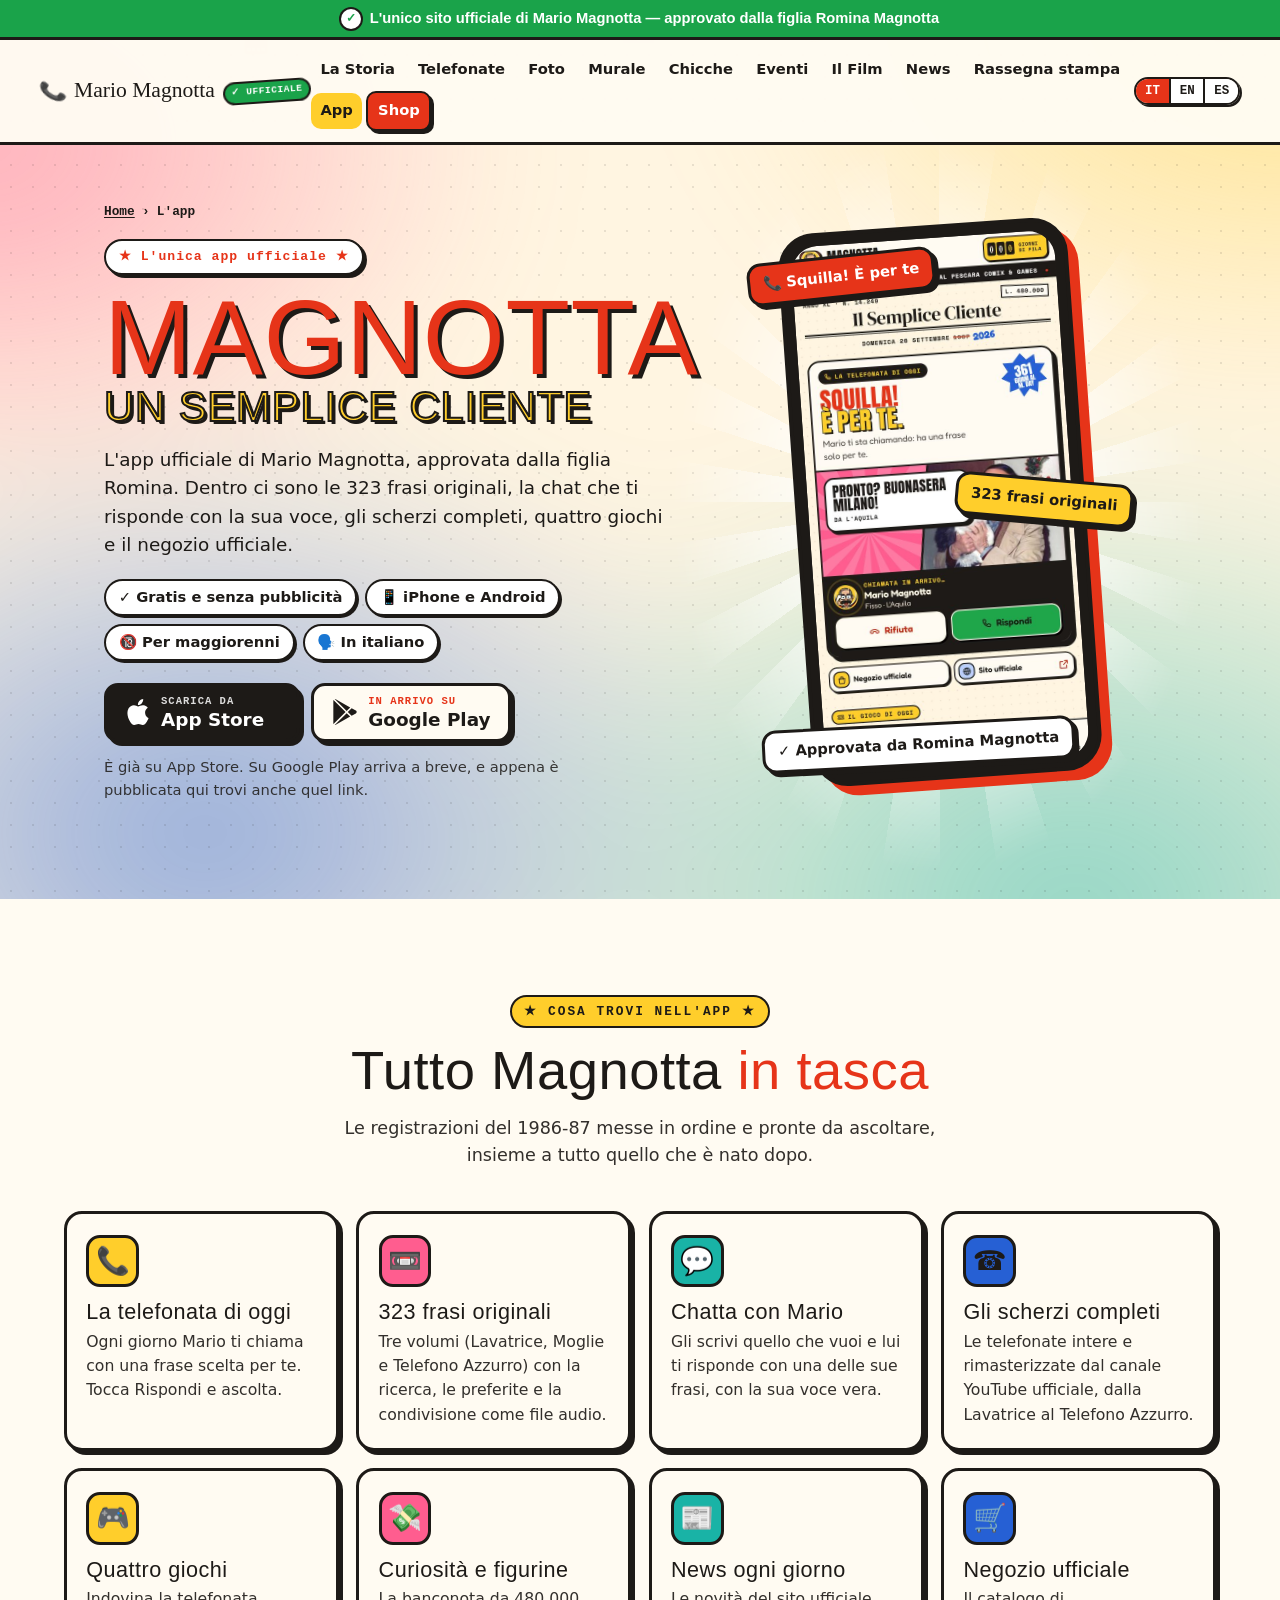
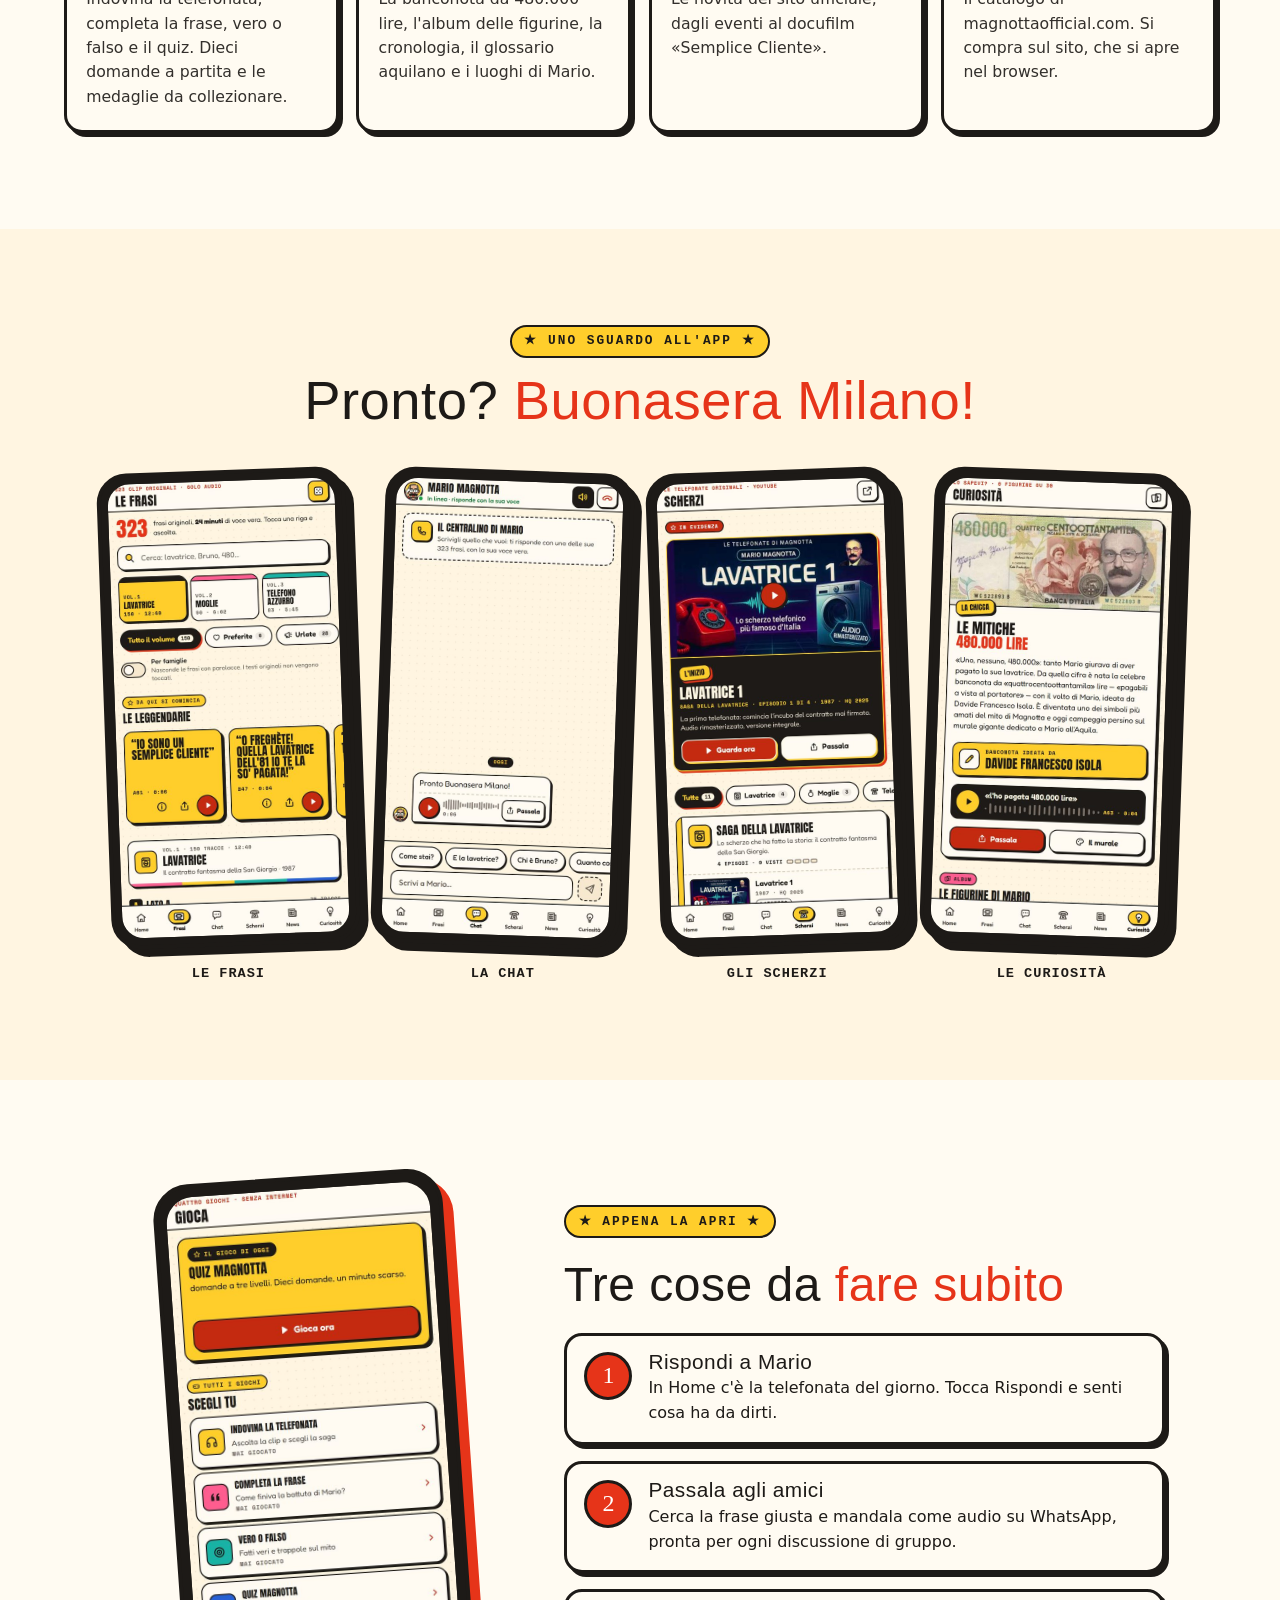
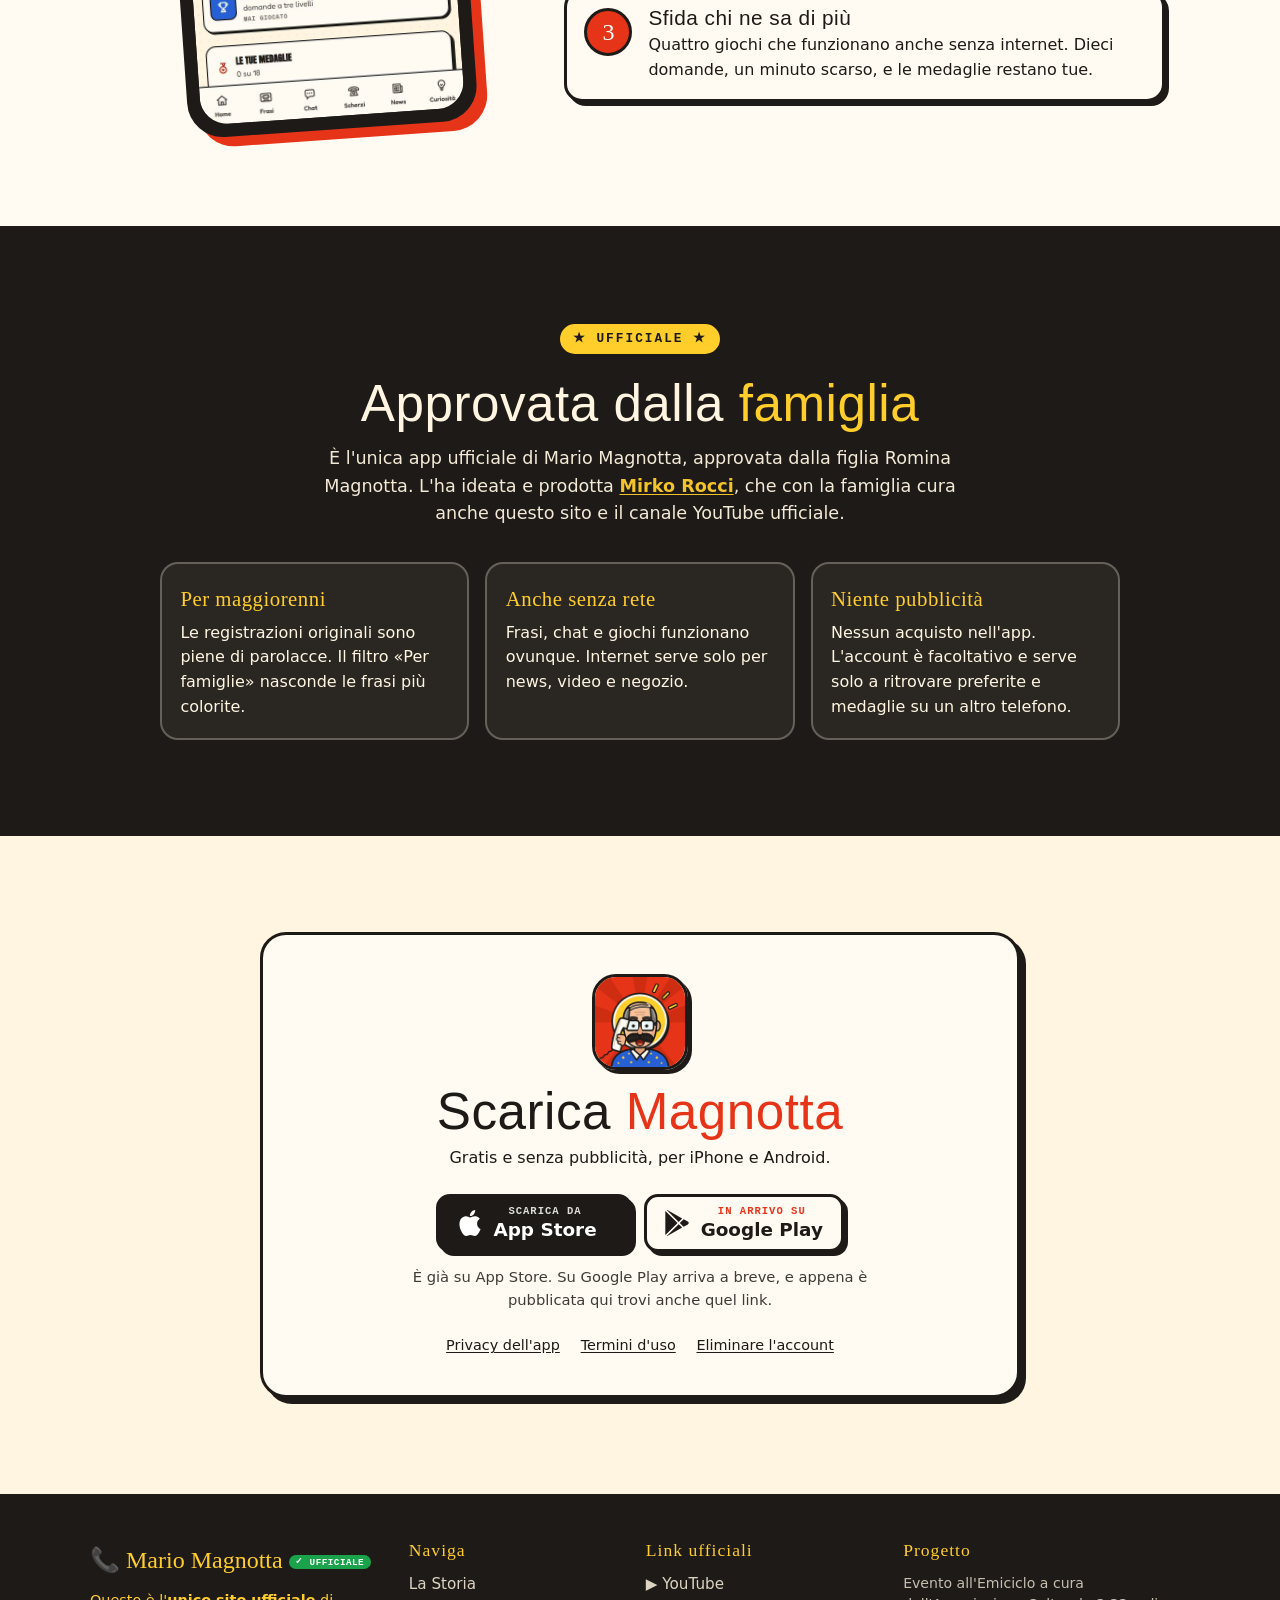
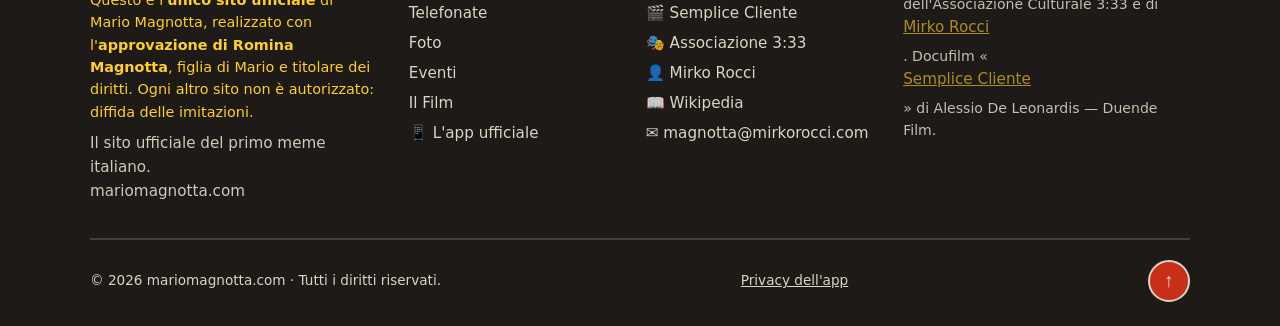
==== commit 31febe62: "App su App Store: bottone «Scarica da App Store» attivo in home e nella pagina dell'app - link https" ====
--- a/app/index.html
+++ b/app/index.html
@@ -36,7 +36,7 @@
 <link rel="preconnect" href="https://fonts.googleapis.com" />
 <link rel="preconnect" href="https://fonts.gstatic.com" crossorigin />
 <link href="https://fonts.googleapis.com/css2?family=Anton&family=Fredoka:wght@400;500;600;700&family=Space+Mono:wght@400;700&display=swap" rel="stylesheet" />
-<link rel="stylesheet" href="/css/style.css?v=20261016" />
+<link rel="stylesheet" href="/css/style.css?v=20261027" />
 
 <script type="application/ld+json">
 {
@@ -64,6 +64,7 @@
       ],
       "applicationCategory":"EntertainmentApplication",
       "operatingSystem":"Android, iOS",
+      "installUrl":"https://apps.apple.com/it/app/magnotta-un-semplice-cliente/id6814653074",
       "inLanguage":"it",
       "contentRating":"18+",
       "offers":{"@type":"Offer","price":"0","priceCurrency":"EUR"},
@@ -138,10 +139,10 @@
       <!-- Quando l'app esce: ogni <span class="store-badge soon"> diventa
            <a class="store-badge" href="LINK DELLO STORE" target="_blank" rel="noopener"> e «In arrivo su» diventa «Scarica da» (vedi GUIDA.md) -->
       <div class="app-stores">
-        <span class="store-badge soon"><svg viewBox="0 0 24 24" aria-hidden="true"><path d="M12.152 6.896c-.948 0-2.415-1.078-3.96-1.04-2.04.027-3.91 1.183-4.961 3.014-2.117 3.675-.546 9.103 1.519 12.09 1.013 1.454 2.208 3.09 3.792 3.039 1.52-.065 2.09-.987 3.935-.987 1.831 0 2.35.987 3.96.948 1.637-.026 2.676-1.48 3.676-2.948 1.156-1.688 1.636-3.325 1.662-3.415-.039-.013-3.182-1.221-3.22-4.857-.026-3.04 2.48-4.494 2.597-4.559-1.429-2.09-3.623-2.324-4.39-2.376-2-.156-3.675 1.09-4.61 1.09zM15.53 3.83c.843-1.012 1.4-2.427 1.245-3.83-1.207.052-2.662.805-3.532 1.818-.78.896-1.454 2.338-1.273 3.714 1.338.104 2.715-.688 3.559-1.701"/></svg><span><small data-i18n="app.soon">In arrivo su</small><b>App Store</b></span></span>
+        <a class="store-badge" href="https://apps.apple.com/it/app/magnotta-un-semplice-cliente/id6814653074" target="_blank" rel="noopener"><svg viewBox="0 0 24 24" aria-hidden="true"><path d="M12.152 6.896c-.948 0-2.415-1.078-3.96-1.04-2.04.027-3.91 1.183-4.961 3.014-2.117 3.675-.546 9.103 1.519 12.09 1.013 1.454 2.208 3.09 3.792 3.039 1.52-.065 2.09-.987 3.935-.987 1.831 0 2.35.987 3.96.948 1.637-.026 2.676-1.48 3.676-2.948 1.156-1.688 1.636-3.325 1.662-3.415-.039-.013-3.182-1.221-3.22-4.857-.026-3.04 2.48-4.494 2.597-4.559-1.429-2.09-3.623-2.324-4.39-2.376-2-.156-3.675 1.09-4.61 1.09zM15.53 3.83c.843-1.012 1.4-2.427 1.245-3.83-1.207.052-2.662.805-3.532 1.818-.78.896-1.454 2.338-1.273 3.714 1.338.104 2.715-.688 3.559-1.701"/></svg><span><small data-i18n="app.get">Scarica da</small><b>App Store</b></span></a>
         <span class="store-badge soon"><svg viewBox="0 0 24 24" aria-hidden="true"><path d="M22.018 13.298l-3.919 2.218-3.515-3.493 3.543-3.521 3.891 2.202a1.49 1.49 0 0 1 0 2.594zM1.337.924a1.486 1.486 0 0 0-.112.568v21.017c0 .217.045.419.124.6l11.155-11.087L1.337.924zm12.207 10.065l3.258-3.238L3.45.195a1.466 1.466 0 0 0-.946-.179l11.04 10.973zm0 2.067l-11 10.933c.298.036.612-.016.906-.183l13.324-7.54-3.23-3.21z"/></svg><span><small data-i18n="app.soon">In arrivo su</small><b>Google Play</b></span></span>
       </div>
-      <p class="app-note" data-i18n="ap.note">Sta per arrivare su App Store e Google Play. Appena è pubblicata, qui trovi i link per scaricarla.</p>
+      <p class="app-note" data-i18n="ap.note">È già su App Store. Su Google Play arriva a breve, e appena è pubblicata qui trovi anche quel link.</p>
     </div>
     <div class="app-visual">
       <figure class="phone phone-tilt"><img src="/assets/img/app/home.jpg" alt="La Home dell'app ufficiale Magnotta con la telefonata di oggi" width="540" height="1080" fetchpriority="high" /></figure>
@@ -224,10 +225,10 @@
     <h2 data-i18n-html="ap.cta.title">Scarica <span class="hl">Magnotta</span></h2>
     <p data-i18n="ap.cta.text">Gratis e senza pubblicità, per iPhone e Android.</p>
     <div class="app-stores">
-      <span class="store-badge soon"><svg viewBox="0 0 24 24" aria-hidden="true"><path d="M12.152 6.896c-.948 0-2.415-1.078-3.96-1.04-2.04.027-3.91 1.183-4.961 3.014-2.117 3.675-.546 9.103 1.519 12.09 1.013 1.454 2.208 3.09 3.792 3.039 1.52-.065 2.09-.987 3.935-.987 1.831 0 2.35.987 3.96.948 1.637-.026 2.676-1.48 3.676-2.948 1.156-1.688 1.636-3.325 1.662-3.415-.039-.013-3.182-1.221-3.22-4.857-.026-3.04 2.48-4.494 2.597-4.559-1.429-2.09-3.623-2.324-4.39-2.376-2-.156-3.675 1.09-4.61 1.09zM15.53 3.83c.843-1.012 1.4-2.427 1.245-3.83-1.207.052-2.662.805-3.532 1.818-.78.896-1.454 2.338-1.273 3.714 1.338.104 2.715-.688 3.559-1.701"/></svg><span><small data-i18n="app.soon">In arrivo su</small><b>App Store</b></span></span>
+      <a class="store-badge" href="https://apps.apple.com/it/app/magnotta-un-semplice-cliente/id6814653074" target="_blank" rel="noopener"><svg viewBox="0 0 24 24" aria-hidden="true"><path d="M12.152 6.896c-.948 0-2.415-1.078-3.96-1.04-2.04.027-3.91 1.183-4.961 3.014-2.117 3.675-.546 9.103 1.519 12.09 1.013 1.454 2.208 3.09 3.792 3.039 1.52-.065 2.09-.987 3.935-.987 1.831 0 2.35.987 3.96.948 1.637-.026 2.676-1.48 3.676-2.948 1.156-1.688 1.636-3.325 1.662-3.415-.039-.013-3.182-1.221-3.22-4.857-.026-3.04 2.48-4.494 2.597-4.559-1.429-2.09-3.623-2.324-4.39-2.376-2-.156-3.675 1.09-4.61 1.09zM15.53 3.83c.843-1.012 1.4-2.427 1.245-3.83-1.207.052-2.662.805-3.532 1.818-.78.896-1.454 2.338-1.273 3.714 1.338.104 2.715-.688 3.559-1.701"/></svg><span><small data-i18n="app.get">Scarica da</small><b>App Store</b></span></a>
       <span class="store-badge soon"><svg viewBox="0 0 24 24" aria-hidden="true"><path d="M22.018 13.298l-3.919 2.218-3.515-3.493 3.543-3.521 3.891 2.202a1.49 1.49 0 0 1 0 2.594zM1.337.924a1.486 1.486 0 0 0-.112.568v21.017c0 .217.045.419.124.6l11.155-11.087L1.337.924zm12.207 10.065l3.258-3.238L3.45.195a1.466 1.466 0 0 0-.946-.179l11.04 10.973zm0 2.067l-11 10.933c.298.036.612-.016.906-.183l13.324-7.54-3.23-3.21z"/></svg><span><small data-i18n="app.soon">In arrivo su</small><b>Google Play</b></span></span>
     </div>
-    <p class="app-note" data-i18n="ap.note">Sta per arrivare su App Store e Google Play. Appena è pubblicata, qui trovi i link per scaricarla.</p>
+    <p class="app-note" data-i18n="ap.note">È già su App Store. Su Google Play arriva a breve, e appena è pubblicata qui trovi anche quel link.</p>
     <nav class="app-legal" aria-label="Documenti dell'app">
       <a href="/app/privacy" data-i18n="ap.l1">Privacy dell'app</a>
       <a href="/app/termini" data-i18n="ap.l2">Termini d'uso</a>
@@ -275,7 +276,7 @@
   </div>
 </footer>
 
-<script src="/js/data.js?v=20261016"></script>
-<script src="/js/app-pagina.js?v=20261016"></script>
+<script src="/js/data.js?v=20261027"></script>
+<script src="/js/app-pagina.js?v=20261027"></script>
 </body>
 </html>
--- a/css/style.css
+++ b/css/style.css
@@ -13,7 +13,7 @@
 body.menu-open{overflow:hidden}
 h1,h2,h3,h4{font-family:'Anton',Impact,sans-serif;font-weight:400;letter-spacing:.5px;line-height:1}
 a{color:inherit;text-decoration:none}
-img{max-width:100%;display:block}
+img{max-width:100%;height:auto;display:block}
 [hidden]{display:none!important}
 .inline-link{color:var(--red);text-decoration:underline;text-underline-offset:2px;font-weight:600}
 .light .inline-link{color:var(--yellow)}
@@ -680,6 +680,10 @@
 .ev-poster{display:block;max-width:340px;margin-top:1rem;text-decoration:none;color:var(--blue);font-family:'Space Mono',monospace;font-weight:700;font-size:.8rem}
 .ev-poster img{display:block;width:100%;height:auto;border:3px solid var(--ink);border-radius:12px;box-shadow:var(--shadow-sm);margin-bottom:.4rem}
 .ev-poster:hover span{text-decoration:underline}
+.ev-media{display:flex;flex-wrap:wrap;gap:1.2rem;align-items:flex-start;margin-top:1rem}
+.ev-media .ev-poster{margin-top:0;flex:1 1 240px}
+.ev-reel{margin:0;flex:1 1 240px;max-width:300px;font-family:'Space Mono',monospace;font-weight:700;font-size:.8rem;color:var(--blue)}
+.ev-reel video{display:block;width:100%;aspect-ratio:9/16;object-fit:cover;background:#2a0406;border:3px solid var(--ink);border-radius:12px;box-shadow:var(--shadow-sm);margin-bottom:.4rem}
 /* Pop-up con locandina verticale: affiancata al testo su schermi larghi, sopra il testo sul telefono */
 .promo-poster{width:min(820px,100%);display:grid;grid-template-columns:minmax(0,5fr) minmax(0,6fr)}
 .promo-poster .promo-img{aspect-ratio:auto;height:100%;max-height:92vh;object-fit:cover;border-bottom:0;border-right:4px solid var(--ink)}
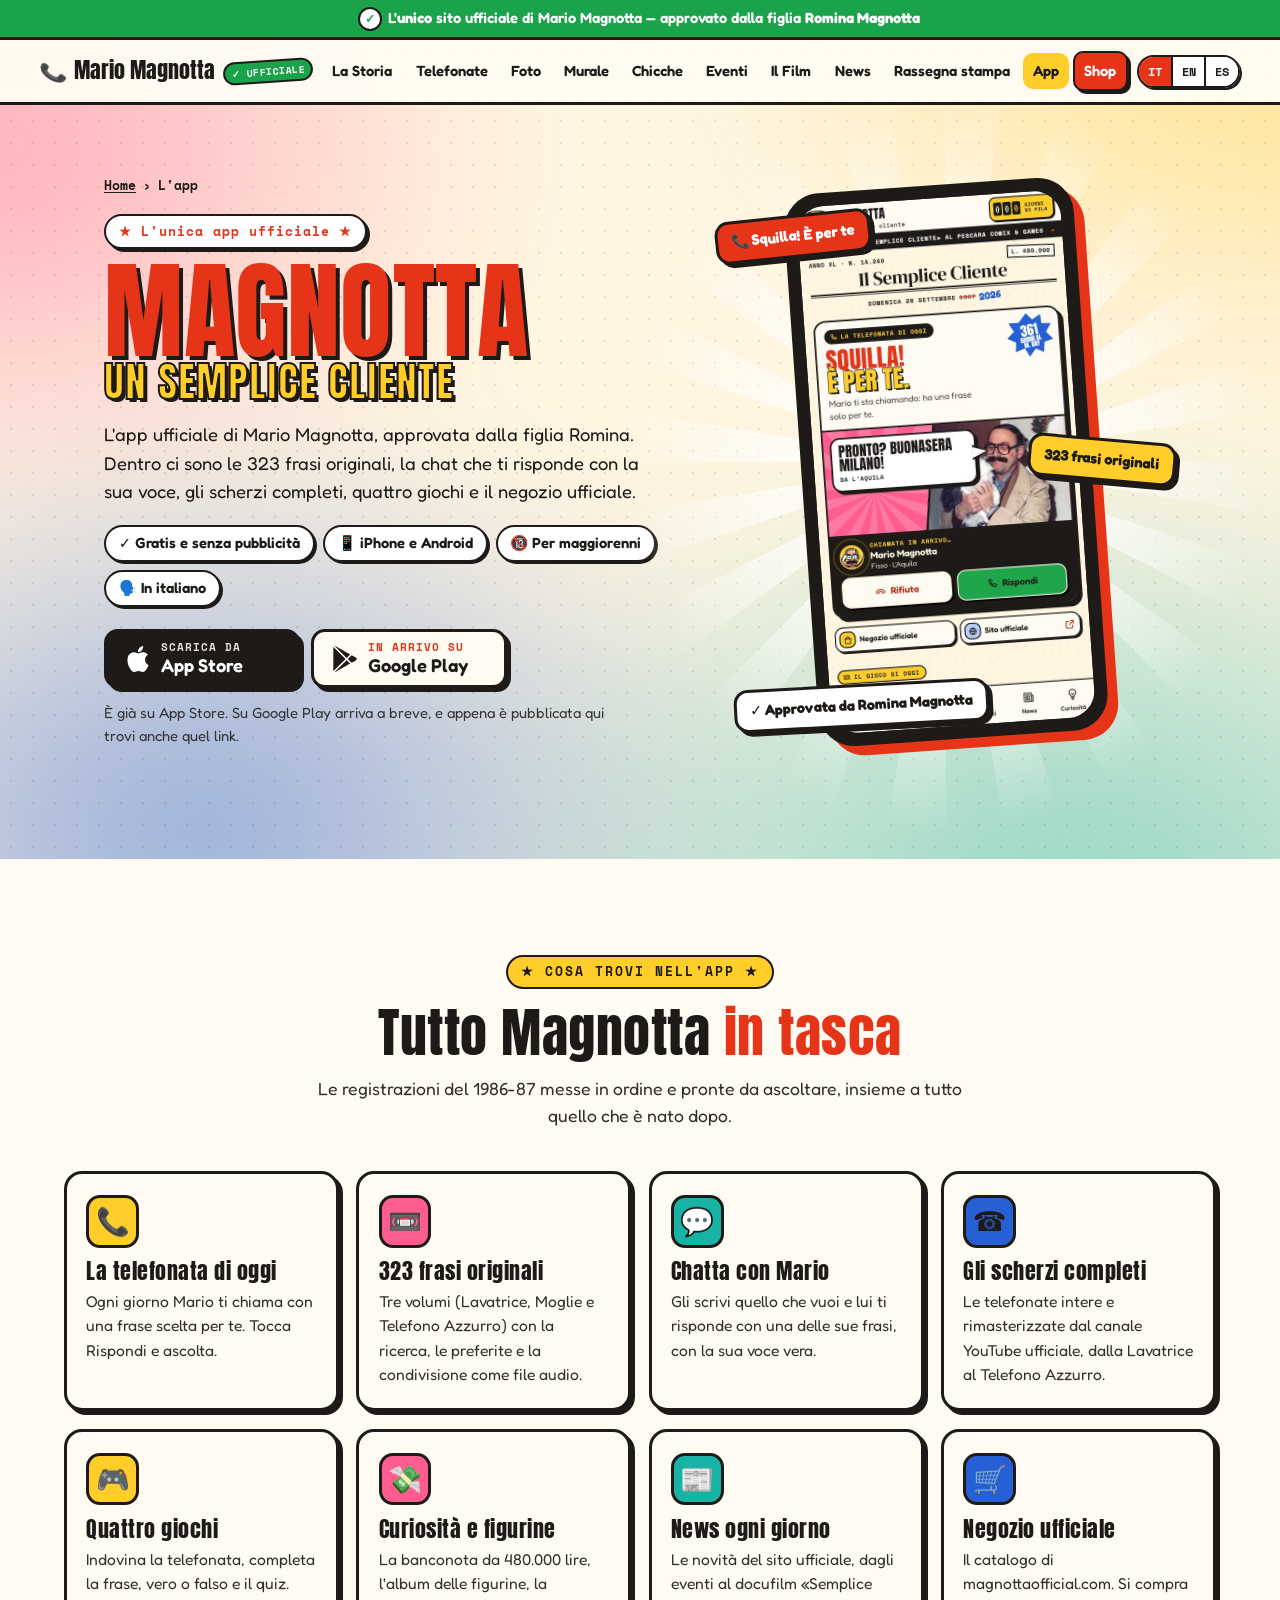
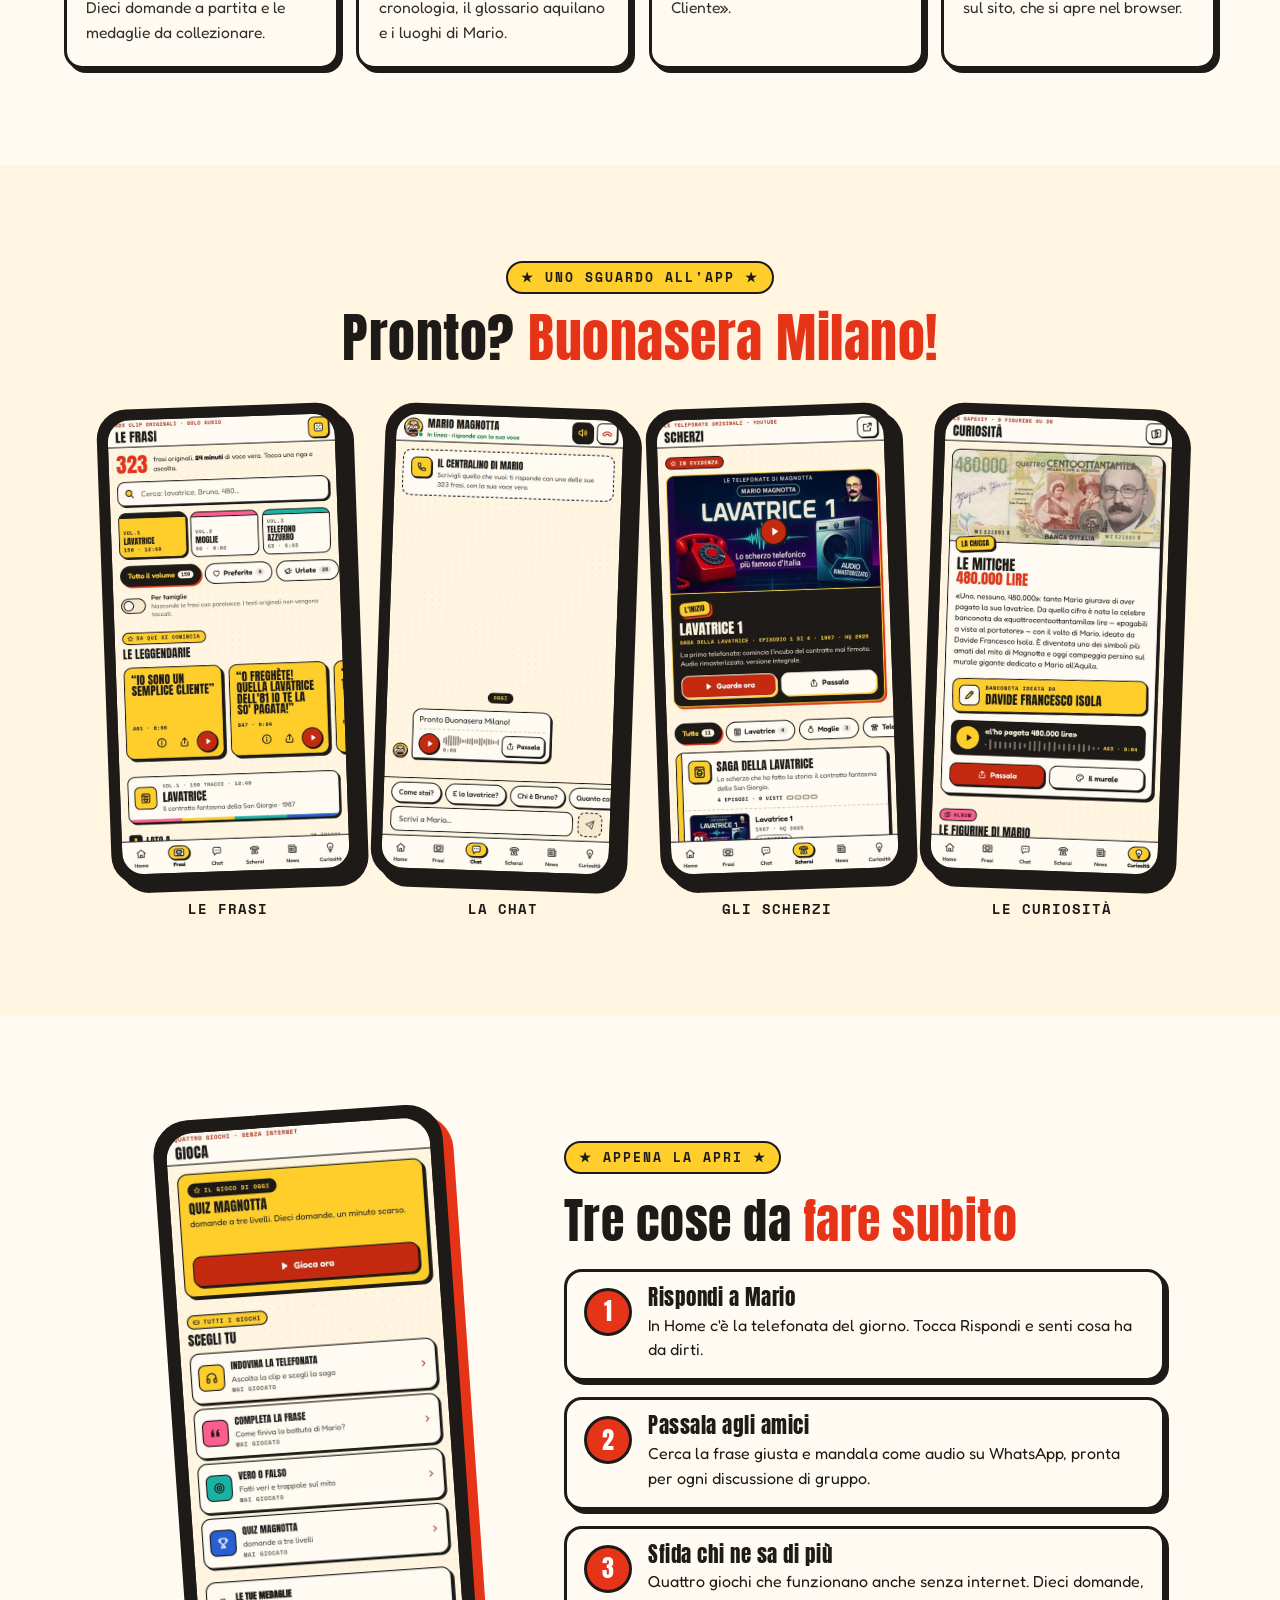
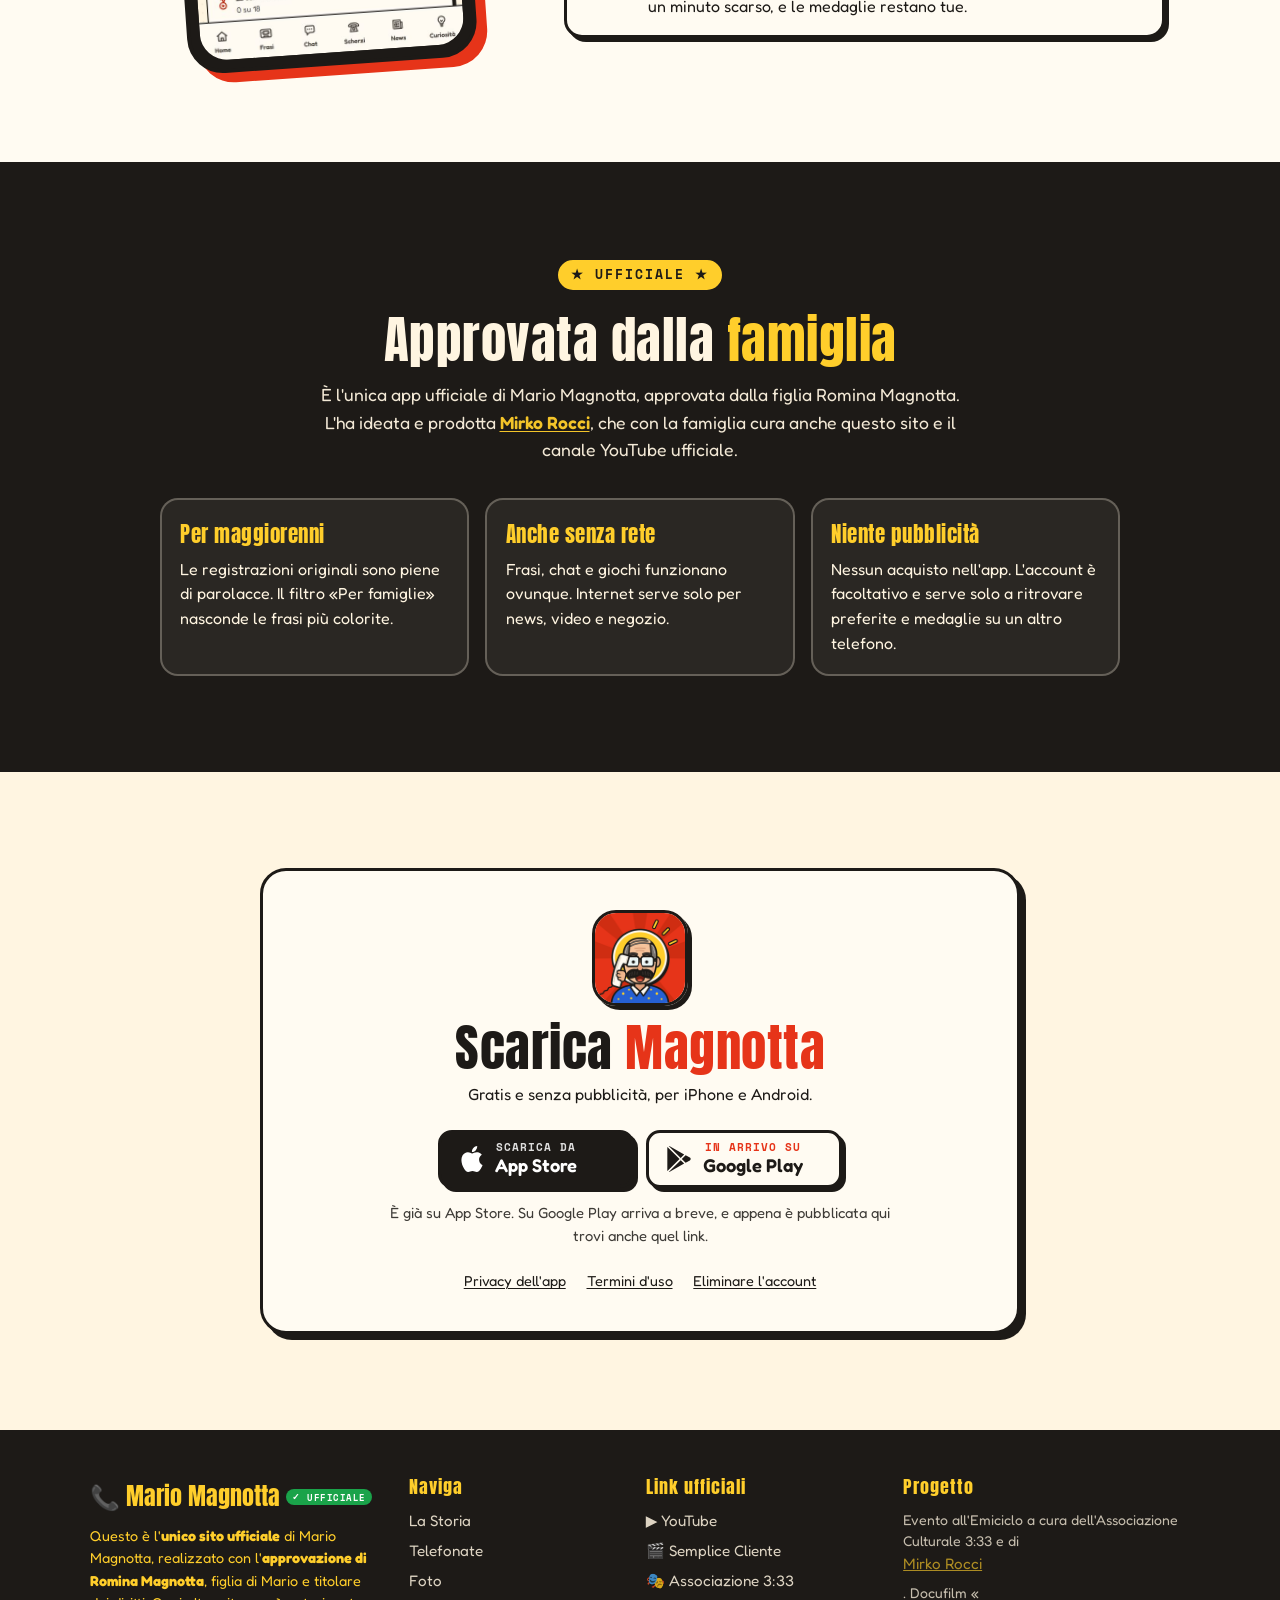
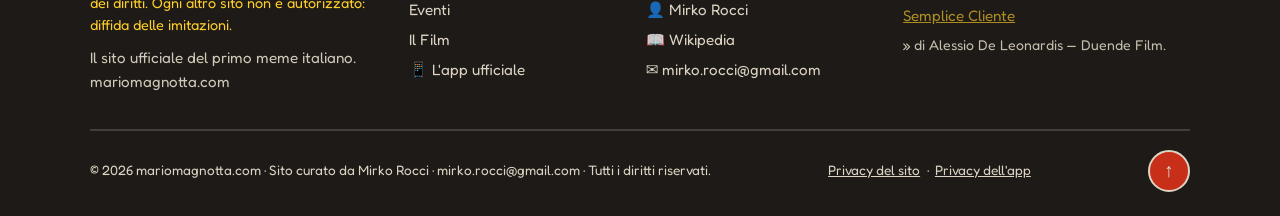
==== commit 42fe3c6b: "Privacy e cookie: titolare Mirko Rocci, font e anteprime sul sito, banner equilibrato - Informativa " ====
--- a/app/index.html
+++ b/app/index.html
@@ -4,7 +4,7 @@
 <meta charset="UTF-8" />
 <meta name="viewport" content="width=device-width, initial-scale=1.0" />
 <!-- Sicurezza: come la home, senza YouTube (qui non ci sono video) -->
-<meta http-equiv="Content-Security-Policy" content="default-src 'self'; img-src 'self' data:; script-src 'self' https://static.cloudflareinsights.com; style-src 'self' https://fonts.googleapis.com 'unsafe-inline'; font-src 'self' https://fonts.gstatic.com; connect-src 'self' https://cloudflareinsights.com; form-action 'self' mailto:; base-uri 'self'; object-src 'none'" />
+<meta http-equiv="Content-Security-Policy" content="default-src 'self'; img-src 'self' data:; script-src 'self' https://static.cloudflareinsights.com; style-src 'self' 'unsafe-inline'; font-src 'self'; connect-src 'self' https://cloudflareinsights.com; form-action 'self' mailto:; base-uri 'self'; object-src 'none'" />
 <meta name="referrer" content="strict-origin-when-cross-origin" />
 <title>App ufficiale Magnotta · Frasi, chat, scherzi e giochi | mariomagnotta.com</title>
 <meta name="description" content="«Magnotta, un semplice cliente» è l'unica app ufficiale di Mario Magnotta, approvata da Romina Magnotta. Le 323 frasi originali, la chat con la sua voce, gli scherzi completi, quattro giochi e il negozio ufficiale. In arrivo su App Store e Google Play." />
@@ -33,10 +33,8 @@
 <meta name="twitter:description" content="Frasi originali, chat con la voce di Mario, scherzi, giochi e negozio ufficiale. Approvata da Romina Magnotta." />
 <meta name="twitter:image" content="https://mariomagnotta.com/assets/img/app/og-app.jpg" />
 
-<link rel="preconnect" href="https://fonts.googleapis.com" />
-<link rel="preconnect" href="https://fonts.gstatic.com" crossorigin />
-<link href="https://fonts.googleapis.com/css2?family=Anton&family=Fredoka:wght@400;500;600;700&family=Space+Mono:wght@400;700&display=swap" rel="stylesheet" />
-<link rel="stylesheet" href="/css/style.css?v=20261027" />
+<link rel="preload" href="/assets/fonts/fredoka-latin-400-normal.woff2" as="font" type="font/woff2" crossorigin />
+<link rel="stylesheet" href="/css/style.css?v=20261117" />
 
 <script type="application/ld+json">
 {
@@ -262,7 +260,7 @@
       <a href="https://3e33.it" target="_blank" rel="noopener">🎭 Associazione 3:33</a>
       <a href="https://mirkorocci.it" target="_blank" rel="noopener">👤 Mirko Rocci</a>
       <a href="https://it.wikipedia.org/wiki/Mario_Magnotta" target="_blank" rel="noopener">📖 Wikipedia</a>
-      <a href="mailto:magnotta@mirkorocci.com">✉️ magnotta@mirkorocci.com</a>
+      <a href="mailto:mirko.rocci@gmail.com">✉️ mirko.rocci@gmail.com</a>
     </div>
     <div class="foot-col">
       <h4 data-i18n="foot.progetto">Progetto</h4>
@@ -270,13 +268,13 @@
     </div>
   </div>
   <div class="foot-bottom">
-    <span>© <span id="year">2026</span> mariomagnotta.com · <span data-i18n="foot.rights">Tutti i diritti riservati.</span></span>
-    <a href="/app/privacy" class="foot-privacy" data-i18n="ap.l1">Privacy dell'app</a>
+    <span>© <span id="year">2026</span> mariomagnotta.com · <span data-i18n="foot.curato">Sito curato da</span> Mirko Rocci · <a href="mailto:mirko.rocci@gmail.com">mirko.rocci@gmail.com</a> · <span data-i18n="foot.rights">Tutti i diritti riservati.</span></span>
+    <span class="foot-links"><a href="/#privacy" class="foot-privacy" data-i18n="foot.sitePrivacy">Privacy del sito</a> · <a href="/app/privacy" class="foot-privacy" data-i18n="ap.l1">Privacy dell'app</a></span>
     <button class="to-top" id="to-top" aria-label="Top">↑</button>
   </div>
 </footer>
 
-<script src="/js/data.js?v=20261027"></script>
-<script src="/js/app-pagina.js?v=20261027"></script>
+<script src="/js/data.js?v=20261117"></script>
+<script src="/js/app-pagina.js?v=20261117"></script>
 </body>
 </html>
--- a/css/style.css
+++ b/css/style.css
@@ -1,6 +1,15 @@
 /* =========================================================
    MARIO MAGNOTTA v2 — stile pop-art retrò, super animato
    ========================================================= */
+/* Font ospitati sul sito (niente Google Fonts): woff2 latin di @fontsource 5.3.0,
+   gli stessi dell'app. Licenza SIL Open Font License 1.1: assets/fonts/OFL-*.txt */
+@font-face{font-family:'Anton';font-style:normal;font-display:swap;font-weight:400;src:url(/assets/fonts/anton-latin-400-normal.woff2) format('woff2')}
+@font-face{font-family:'Fredoka';font-style:normal;font-display:swap;font-weight:400;src:url(/assets/fonts/fredoka-latin-400-normal.woff2) format('woff2')}
+@font-face{font-family:'Fredoka';font-style:normal;font-display:swap;font-weight:500;src:url(/assets/fonts/fredoka-latin-500-normal.woff2) format('woff2')}
+@font-face{font-family:'Fredoka';font-style:normal;font-display:swap;font-weight:600;src:url(/assets/fonts/fredoka-latin-600-normal.woff2) format('woff2')}
+@font-face{font-family:'Fredoka';font-style:normal;font-display:swap;font-weight:700;src:url(/assets/fonts/fredoka-latin-700-normal.woff2) format('woff2')}
+@font-face{font-family:'Space Mono';font-style:normal;font-display:swap;font-weight:400;src:url(/assets/fonts/space-mono-latin-400-normal.woff2) format('woff2')}
+@font-face{font-family:'Space Mono';font-style:normal;font-display:swap;font-weight:700;src:url(/assets/fonts/space-mono-latin-700-normal.woff2) format('woff2')}
 :root{
   --cream:#fff5e1;--paper:#fffbf2;--ink:#1d1a17;
   --red:#e63419;--red-dark:#b5240f;--yellow:#ffce2b;
@@ -403,6 +412,13 @@
 .cookie-title{font-family:'Anton';font-size:1.2rem;letter-spacing:1px}
 .cookie-inner p{font-size:.92rem}
 .cookie-actions{display:flex;gap:.6rem;justify-content:flex-end;flex-wrap:wrap}
+/* «Solo necessari» e «Accetta tutto» hanno lo stesso peso visivo (linee guida del Garante, 10/6/2021) */
+.cookie-actions .cookie-btn{background:#fff;color:var(--ink)}
+.cookie-inner p a{color:var(--red-dark);font-weight:600;text-decoration:underline}
+.cookie-x{position:absolute;top:.55rem;right:.55rem;width:38px;height:38px;display:grid;place-items:center;border-radius:50%;background:transparent;color:var(--ink);border:2px solid var(--ink);cursor:pointer;font-size:.95rem;line-height:1}
+.cookie-x:hover{background:var(--yellow)}
+.cookie-x:focus-visible{outline:3px solid var(--red);outline-offset:2px}
+.cookie-title{padding-right:2.6rem}
 
 /* PRIVACY MODAL */
 .privacy-modal{position:fixed;inset:0;z-index:300;background:rgba(10,8,6,.85);display:flex;align-items:center;justify-content:center;padding:1.5rem;animation:fade .2s}
@@ -413,6 +429,8 @@
 .privacy-body code{background:var(--cream);padding:.05rem .3rem;border-radius:4px;font-family:'Space Mono',monospace;font-size:.85em}
 .privacy-x{position:absolute;top:1rem;right:1rem;width:40px;height:40px;border-radius:50%;background:var(--red);color:#fff;border:2px solid var(--ink);cursor:pointer;font-size:1rem}
 .foot-privacy{cursor:pointer;text-decoration:underline}
+.foot-bottom a{color:inherit}
+.foot-links{display:inline-flex;gap:.4rem;flex-wrap:wrap;align-items:center}
 
 @media(max-width:920px){
   .nav-tools{gap:.4rem}
@@ -797,3 +815,38 @@
   .store-badge{flex:1 1 100%}
   .app-band .btn-big{width:100%;justify-content:center}
 }
+
+/* Pop-up delle novità: reel a sinistra su schermi larghi, foto del vinile in testa sul telefono */
+.promo-news{overflow-x:hidden;width:min(860px,100%);display:grid;grid-template-columns:minmax(0,300px) minmax(0,1fr);border-color:var(--ink);box-shadow:10px 10px 0 var(--red)}
+.pn-media{position:relative;background:#2a0406;border-right:4px solid var(--ink);display:flex;min-height:460px}
+.pn-foto{position:absolute;inset:0;width:100%;height:100%;object-fit:cover;object-position:50% 40%;transition:opacity .9s ease}
+.pn-foto.off{opacity:0}
+.pn-reel{display:block;width:100%;height:100%;max-height:88vh;object-fit:cover}
+.pn-body{text-align:left;display:flex;flex-direction:column;justify-content:center;padding:1.6rem 1.6rem 1.3rem}
+.pn-body .promo-badge{align-self:flex-start;animation:pnPulse 1.8s ease-in-out infinite}
+@keyframes pnPulse{0%,100%{transform:scale(1)}50%{transform:scale(1.08)}}
+.promo-news h3{font-size:clamp(1.8rem,4.6vw,2.6rem);margin:0 0 .15rem;color:var(--red)}
+.pn-sub{font-family:'Space Mono',monospace;font-weight:700;font-size:.9rem!important;margin-bottom:.9rem!important}
+.pn-list{list-style:none;margin:0 0 1.1rem;padding:0;display:grid;gap:.55rem}
+.pn-list li{display:flex;gap:.6rem;align-items:flex-start;font-size:.93rem;line-height:1.4;background:#fff;border:2px solid var(--ink);border-radius:12px;padding:.5rem .7rem}
+.pn-ico{font-size:1.25rem;line-height:1.1}
+.pn-body .promo-actions{justify-content:flex-start}
+.pn-close{align-self:center;margin-top:.7rem;background:none;border:0;font-family:'Space Mono',monospace;font-weight:700;font-size:.8rem;color:var(--ink);opacity:.7;text-decoration:underline;cursor:pointer}
+.pn-close:hover{opacity:1}
+@media (max-width:700px){
+  .promo-news{display:block}
+  .pn-media{border-right:0;border-bottom:4px solid var(--ink)}
+  .pn-media{min-height:0}
+  .pn-reel{display:none}
+  .pn-foto{position:static;display:block;width:100%;height:auto;aspect-ratio:4/3;object-position:50% 49%}
+  /* sul telefono i pulsanti salgono sotto il titolo, così si vedono senza scorrere */
+  .pn-body .promo-badge{order:1}.promo-news h3{order:2}.pn-sub{display:none}
+  .pn-body .promo-actions{order:3;margin-bottom:.8rem}
+  .pn-list{order:4}.pn-close{order:5}
+  .pn-foto{max-height:34vh}
+  .pn-body{padding:1rem 1rem .9rem}
+  .pn-list{gap:.4rem;margin-bottom:.8rem}
+  .pn-list li{font-size:.85rem;padding:.4rem .55rem}
+  .pn-body .promo-actions .btn{width:100%;text-align:center;justify-content:center}
+}
+@media (prefers-reduced-motion:reduce){.pn-body .promo-badge{animation:none}}
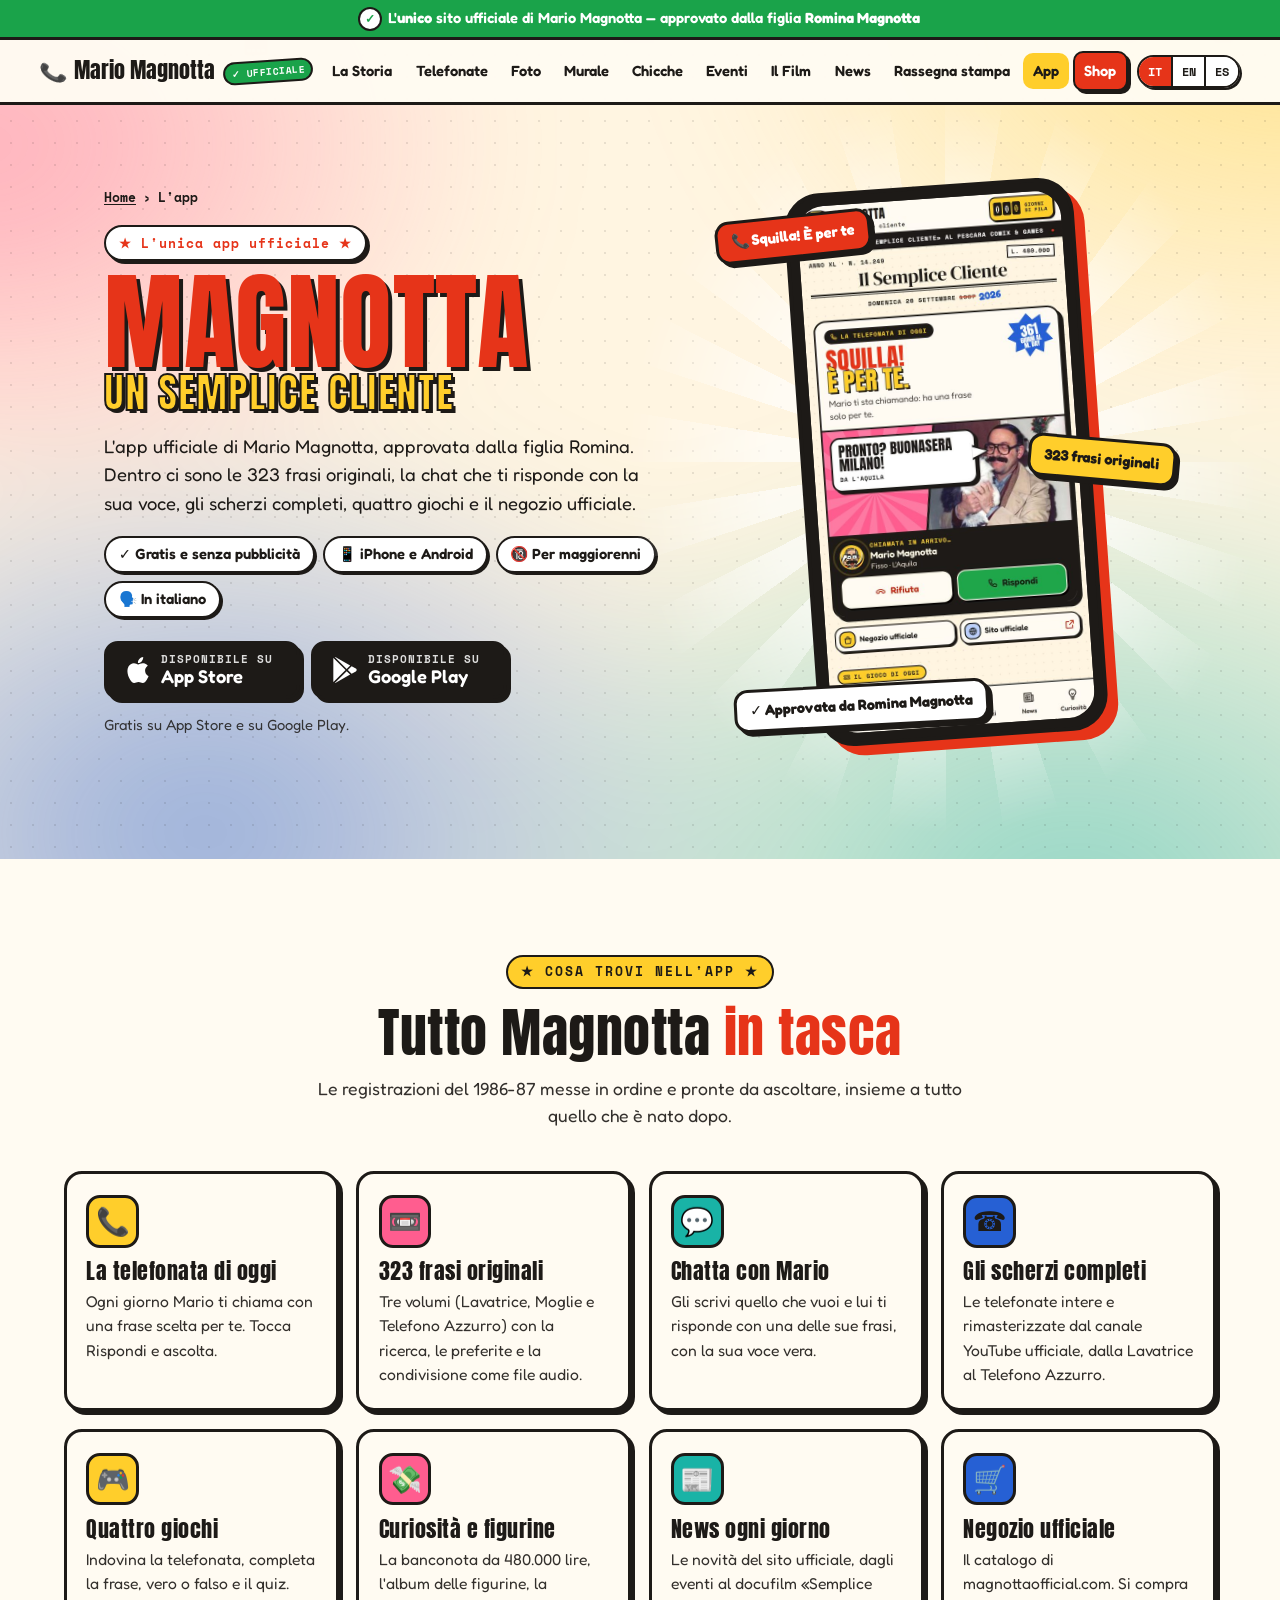
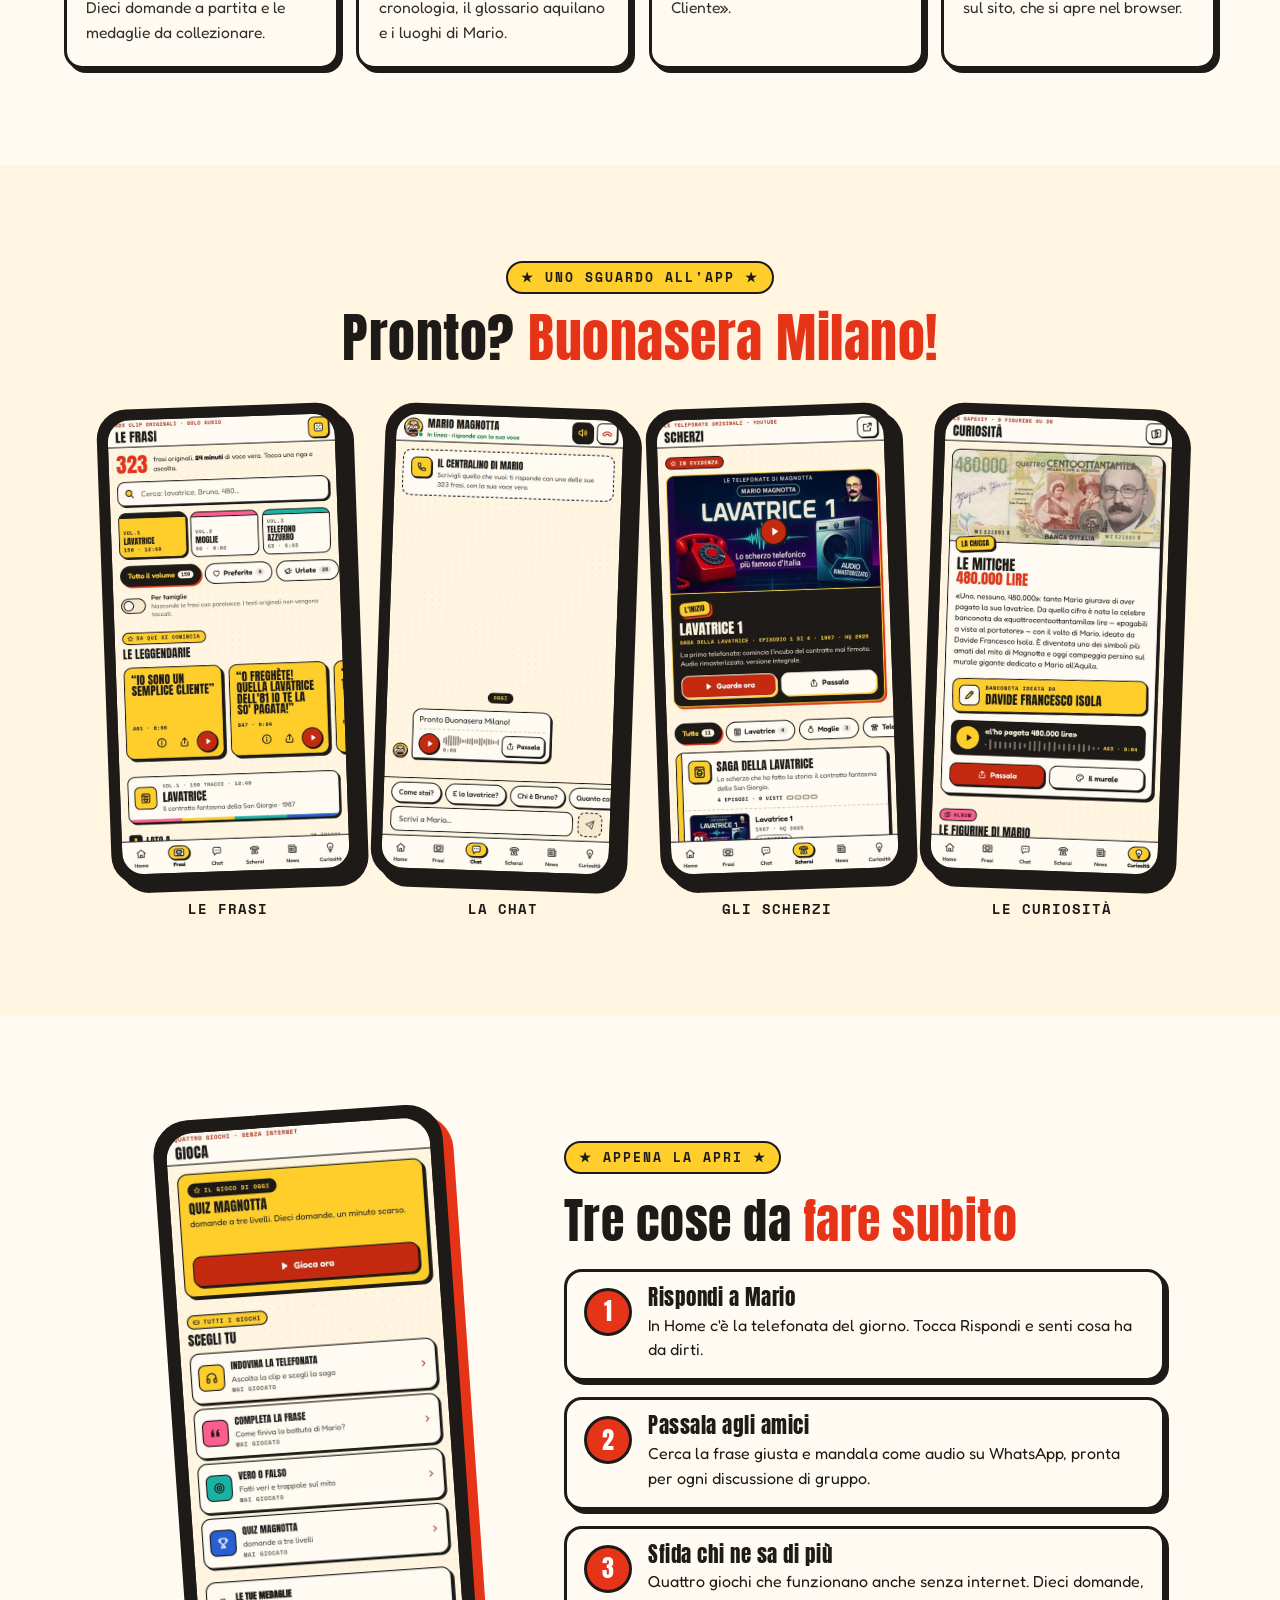
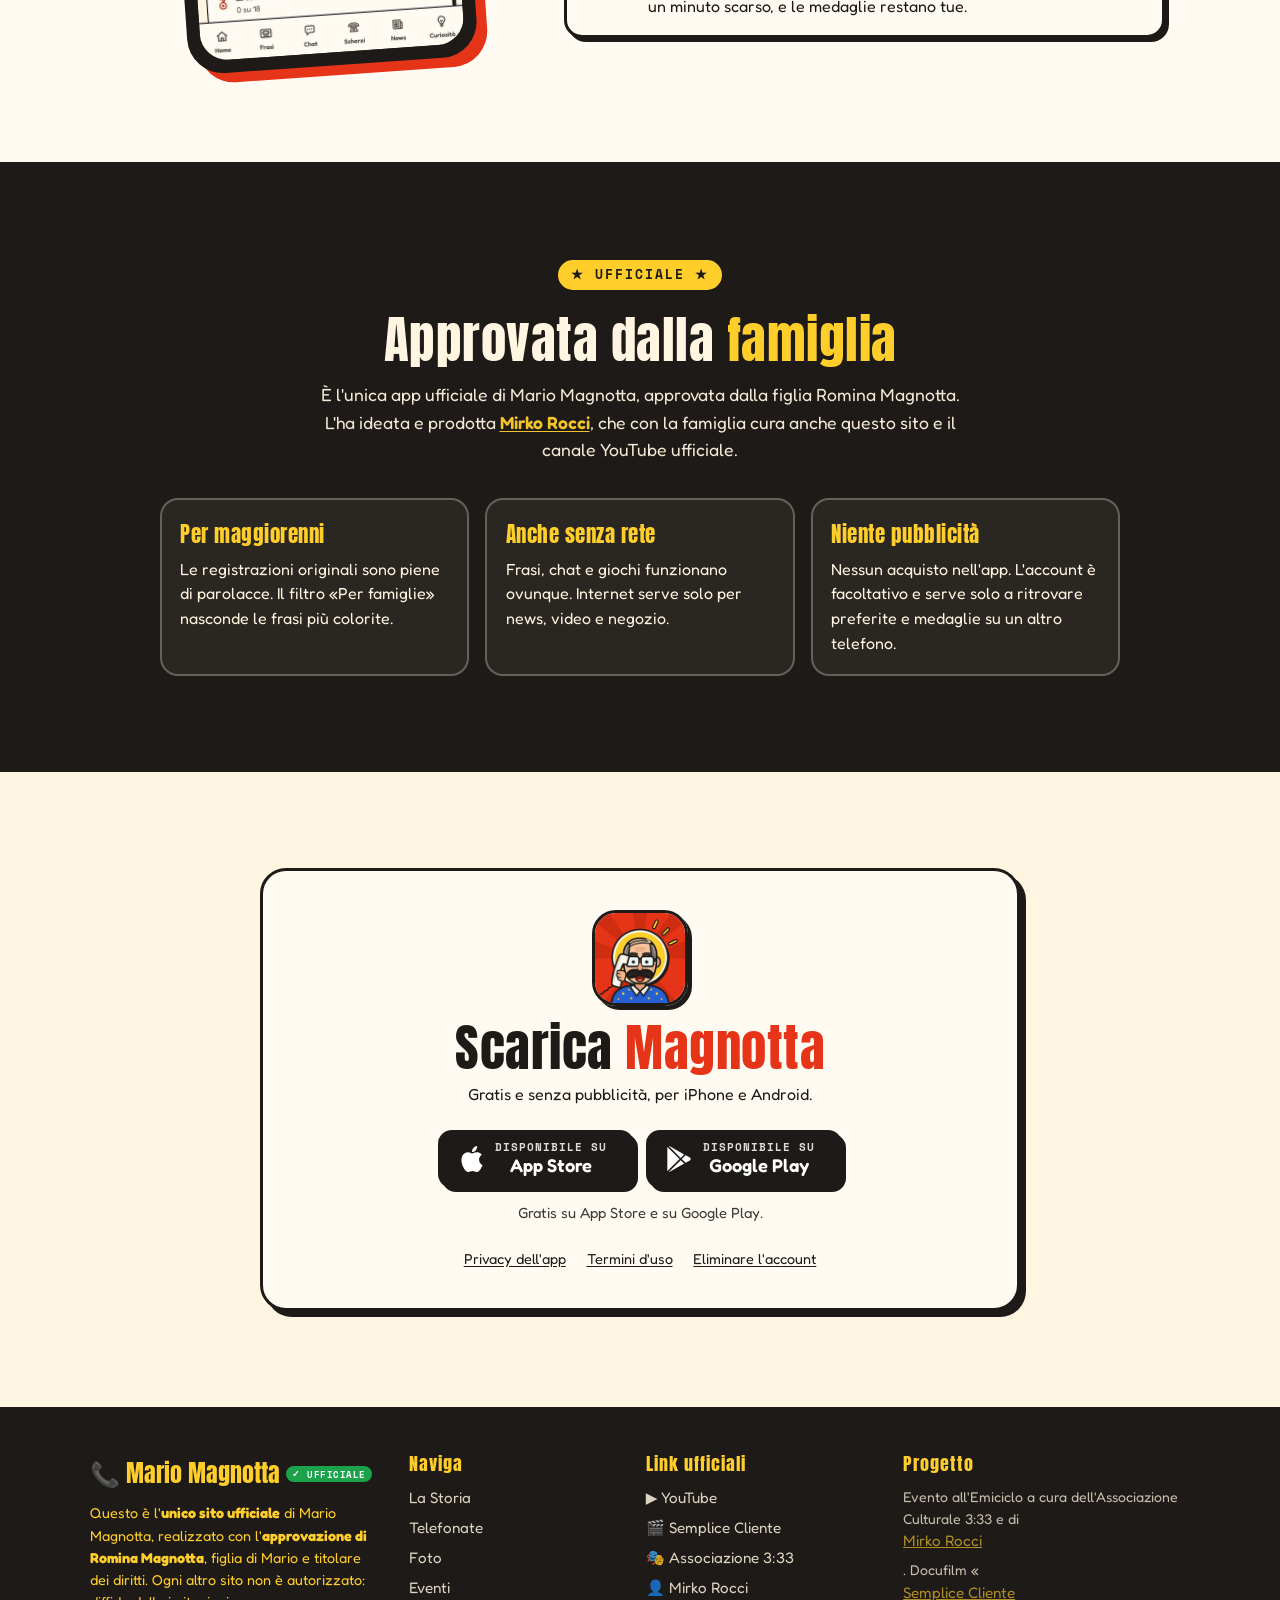
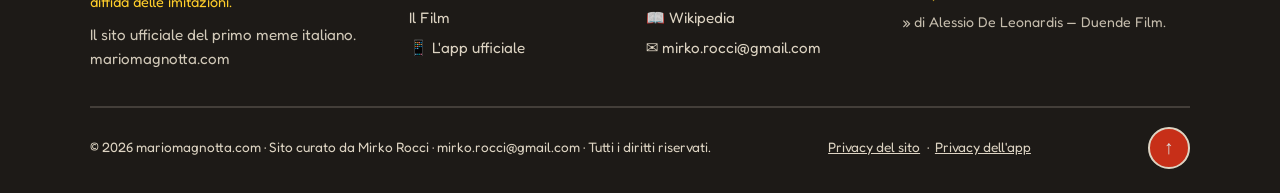
==== commit b6671c40: "App anche su Google Play: pulsanti nel pop-up, badge attivi, testi aggiornati - pop-up «Mario è torn" ====
--- a/app/index.html
+++ b/app/index.html
@@ -7,7 +7,7 @@
 <meta http-equiv="Content-Security-Policy" content="default-src 'self'; img-src 'self' data:; script-src 'self' https://static.cloudflareinsights.com; style-src 'self' 'unsafe-inline'; font-src 'self'; connect-src 'self' https://cloudflareinsights.com; form-action 'self' mailto:; base-uri 'self'; object-src 'none'" />
 <meta name="referrer" content="strict-origin-when-cross-origin" />
 <title>App ufficiale Magnotta · Frasi, chat, scherzi e giochi | mariomagnotta.com</title>
-<meta name="description" content="«Magnotta, un semplice cliente» è l'unica app ufficiale di Mario Magnotta, approvata da Romina Magnotta. Le 323 frasi originali, la chat con la sua voce, gli scherzi completi, quattro giochi e il negozio ufficiale. In arrivo su App Store e Google Play." />
+<meta name="description" content="«Magnotta, un semplice cliente» è l'unica app ufficiale di Mario Magnotta, approvata da Romina Magnotta. Le 323 frasi originali, la chat con la sua voce, gli scherzi completi, quattro giochi e il negozio ufficiale. Gratis su App Store e Google Play." />
 <meta name="author" content="mariomagnotta.com" />
 <meta name="robots" content="index, follow, max-image-preview:large" />
 <meta name="theme-color" content="#e63419" />
@@ -34,7 +34,7 @@
 <meta name="twitter:image" content="https://mariomagnotta.com/assets/img/app/og-app.jpg" />
 
 <link rel="preload" href="/assets/fonts/fredoka-latin-400-normal.woff2" as="font" type="font/woff2" crossorigin />
-<link rel="stylesheet" href="/css/style.css?v=20261117" />
+<link rel="stylesheet" href="/css/style.css?v=20261117b" />
 
 <script type="application/ld+json">
 {
@@ -62,7 +62,8 @@
       ],
       "applicationCategory":"EntertainmentApplication",
       "operatingSystem":"Android, iOS",
-      "installUrl":"https://apps.apple.com/it/app/magnotta-un-semplice-cliente/id6814653074",
+      "installUrl":["https://apps.apple.com/it/app/magnotta-un-semplice-cliente/id6814653074","https://play.google.com/store/apps/details?id=com.mariomagnotta.soundboard"],
+      "sameAs":["https://apps.apple.com/it/app/magnotta-un-semplice-cliente/id6814653074","https://play.google.com/store/apps/details?id=com.mariomagnotta.soundboard"],
       "inLanguage":"it",
       "contentRating":"18+",
       "offers":{"@type":"Offer","price":"0","priceCurrency":"EUR"},
@@ -134,13 +135,11 @@
         <li data-i18n="ap.chip3">🔞 Per maggiorenni</li>
         <li data-i18n="ap.chip4">🗣️ In italiano</li>
       </ul>
-      <!-- Quando l'app esce: ogni <span class="store-badge soon"> diventa
-           <a class="store-badge" href="LINK DELLO STORE" target="_blank" rel="noopener"> e «In arrivo su» diventa «Scarica da» (vedi GUIDA.md) -->
       <div class="app-stores">
         <a class="store-badge" href="https://apps.apple.com/it/app/magnotta-un-semplice-cliente/id6814653074" target="_blank" rel="noopener"><svg viewBox="0 0 24 24" aria-hidden="true"><path d="M12.152 6.896c-.948 0-2.415-1.078-3.96-1.04-2.04.027-3.91 1.183-4.961 3.014-2.117 3.675-.546 9.103 1.519 12.09 1.013 1.454 2.208 3.09 3.792 3.039 1.52-.065 2.09-.987 3.935-.987 1.831 0 2.35.987 3.96.948 1.637-.026 2.676-1.48 3.676-2.948 1.156-1.688 1.636-3.325 1.662-3.415-.039-.013-3.182-1.221-3.22-4.857-.026-3.04 2.48-4.494 2.597-4.559-1.429-2.09-3.623-2.324-4.39-2.376-2-.156-3.675 1.09-4.61 1.09zM15.53 3.83c.843-1.012 1.4-2.427 1.245-3.83-1.207.052-2.662.805-3.532 1.818-.78.896-1.454 2.338-1.273 3.714 1.338.104 2.715-.688 3.559-1.701"/></svg><span><small data-i18n="app.get">Scarica da</small><b>App Store</b></span></a>
-        <span class="store-badge soon"><svg viewBox="0 0 24 24" aria-hidden="true"><path d="M22.018 13.298l-3.919 2.218-3.515-3.493 3.543-3.521 3.891 2.202a1.49 1.49 0 0 1 0 2.594zM1.337.924a1.486 1.486 0 0 0-.112.568v21.017c0 .217.045.419.124.6l11.155-11.087L1.337.924zm12.207 10.065l3.258-3.238L3.45.195a1.466 1.466 0 0 0-.946-.179l11.04 10.973zm0 2.067l-11 10.933c.298.036.612-.016.906-.183l13.324-7.54-3.23-3.21z"/></svg><span><small data-i18n="app.soon">In arrivo su</small><b>Google Play</b></span></span>
+        <a class="store-badge" href="https://play.google.com/store/apps/details?id=com.mariomagnotta.soundboard" target="_blank" rel="noopener"><svg viewBox="0 0 24 24" aria-hidden="true"><path d="M22.018 13.298l-3.919 2.218-3.515-3.493 3.543-3.521 3.891 2.202a1.49 1.49 0 0 1 0 2.594zM1.337.924a1.486 1.486 0 0 0-.112.568v21.017c0 .217.045.419.124.6l11.155-11.087L1.337.924zm12.207 10.065l3.258-3.238L3.45.195a1.466 1.466 0 0 0-.946-.179l11.04 10.973zm0 2.067l-11 10.933c.298.036.612-.016.906-.183l13.324-7.54-3.23-3.21z"/></svg><span><small data-i18n="app.get">Disponibile su</small><b>Google Play</b></span></a>
       </div>
-      <p class="app-note" data-i18n="ap.note">È già su App Store. Su Google Play arriva a breve, e appena è pubblicata qui trovi anche quel link.</p>
+      <p class="app-note" data-i18n="ap.note">Gratis su App Store e su Google Play.</p>
     </div>
     <div class="app-visual">
       <figure class="phone phone-tilt"><img src="/assets/img/app/home.jpg" alt="La Home dell'app ufficiale Magnotta con la telefonata di oggi" width="540" height="1080" fetchpriority="high" /></figure>
@@ -224,9 +223,9 @@
     <p data-i18n="ap.cta.text">Gratis e senza pubblicità, per iPhone e Android.</p>
     <div class="app-stores">
       <a class="store-badge" href="https://apps.apple.com/it/app/magnotta-un-semplice-cliente/id6814653074" target="_blank" rel="noopener"><svg viewBox="0 0 24 24" aria-hidden="true"><path d="M12.152 6.896c-.948 0-2.415-1.078-3.96-1.04-2.04.027-3.91 1.183-4.961 3.014-2.117 3.675-.546 9.103 1.519 12.09 1.013 1.454 2.208 3.09 3.792 3.039 1.52-.065 2.09-.987 3.935-.987 1.831 0 2.35.987 3.96.948 1.637-.026 2.676-1.48 3.676-2.948 1.156-1.688 1.636-3.325 1.662-3.415-.039-.013-3.182-1.221-3.22-4.857-.026-3.04 2.48-4.494 2.597-4.559-1.429-2.09-3.623-2.324-4.39-2.376-2-.156-3.675 1.09-4.61 1.09zM15.53 3.83c.843-1.012 1.4-2.427 1.245-3.83-1.207.052-2.662.805-3.532 1.818-.78.896-1.454 2.338-1.273 3.714 1.338.104 2.715-.688 3.559-1.701"/></svg><span><small data-i18n="app.get">Scarica da</small><b>App Store</b></span></a>
-      <span class="store-badge soon"><svg viewBox="0 0 24 24" aria-hidden="true"><path d="M22.018 13.298l-3.919 2.218-3.515-3.493 3.543-3.521 3.891 2.202a1.49 1.49 0 0 1 0 2.594zM1.337.924a1.486 1.486 0 0 0-.112.568v21.017c0 .217.045.419.124.6l11.155-11.087L1.337.924zm12.207 10.065l3.258-3.238L3.45.195a1.466 1.466 0 0 0-.946-.179l11.04 10.973zm0 2.067l-11 10.933c.298.036.612-.016.906-.183l13.324-7.54-3.23-3.21z"/></svg><span><small data-i18n="app.soon">In arrivo su</small><b>Google Play</b></span></span>
-    </div>
-    <p class="app-note" data-i18n="ap.note">È già su App Store. Su Google Play arriva a breve, e appena è pubblicata qui trovi anche quel link.</p>
+      <a class="store-badge" href="https://play.google.com/store/apps/details?id=com.mariomagnotta.soundboard" target="_blank" rel="noopener"><svg viewBox="0 0 24 24" aria-hidden="true"><path d="M22.018 13.298l-3.919 2.218-3.515-3.493 3.543-3.521 3.891 2.202a1.49 1.49 0 0 1 0 2.594zM1.337.924a1.486 1.486 0 0 0-.112.568v21.017c0 .217.045.419.124.6l11.155-11.087L1.337.924zm12.207 10.065l3.258-3.238L3.45.195a1.466 1.466 0 0 0-.946-.179l11.04 10.973zm0 2.067l-11 10.933c.298.036.612-.016.906-.183l13.324-7.54-3.23-3.21z"/></svg><span><small data-i18n="app.get">Disponibile su</small><b>Google Play</b></span></a>
+    </div>
+    <p class="app-note" data-i18n="ap.note">Gratis su App Store e su Google Play.</p>
     <nav class="app-legal" aria-label="Documenti dell'app">
       <a href="/app/privacy" data-i18n="ap.l1">Privacy dell'app</a>
       <a href="/app/termini" data-i18n="ap.l2">Termini d'uso</a>
@@ -274,7 +273,7 @@
   </div>
 </footer>
 
-<script src="/js/data.js?v=20261117"></script>
-<script src="/js/app-pagina.js?v=20261117"></script>
+<script src="/js/data.js?v=20261117b"></script>
+<script src="/js/app-pagina.js?v=20261117b"></script>
 </body>
 </html>
--- a/css/style.css
+++ b/css/style.css
@@ -850,3 +850,11 @@
   .pn-body .promo-actions .btn{width:100%;text-align:center;justify-content:center}
 }
 @media (prefers-reduced-motion:reduce){.pn-body .promo-badge{animation:none}}
+
+/* Pop-up: app su entrambi gli store */
+.pn-body .promo-actions{flex-direction:column;align-items:stretch;gap:.5rem}
+.pn-scarica{font-family:'Space Mono',monospace;font-weight:700;font-size:.82rem!important;margin:0!important;color:var(--red);text-transform:uppercase;letter-spacing:.5px}
+.pn-stores{display:flex;gap:.5rem}
+.pn-store{flex:1 1 0;min-width:0;justify-content:center;text-align:center;font-size:1rem;white-space:nowrap}
+.pn-body .promo-actions #promo-cta2{align-self:flex-start}
+@media (max-width:700px){.pn-body .promo-actions #promo-cta2{align-self:stretch}}
